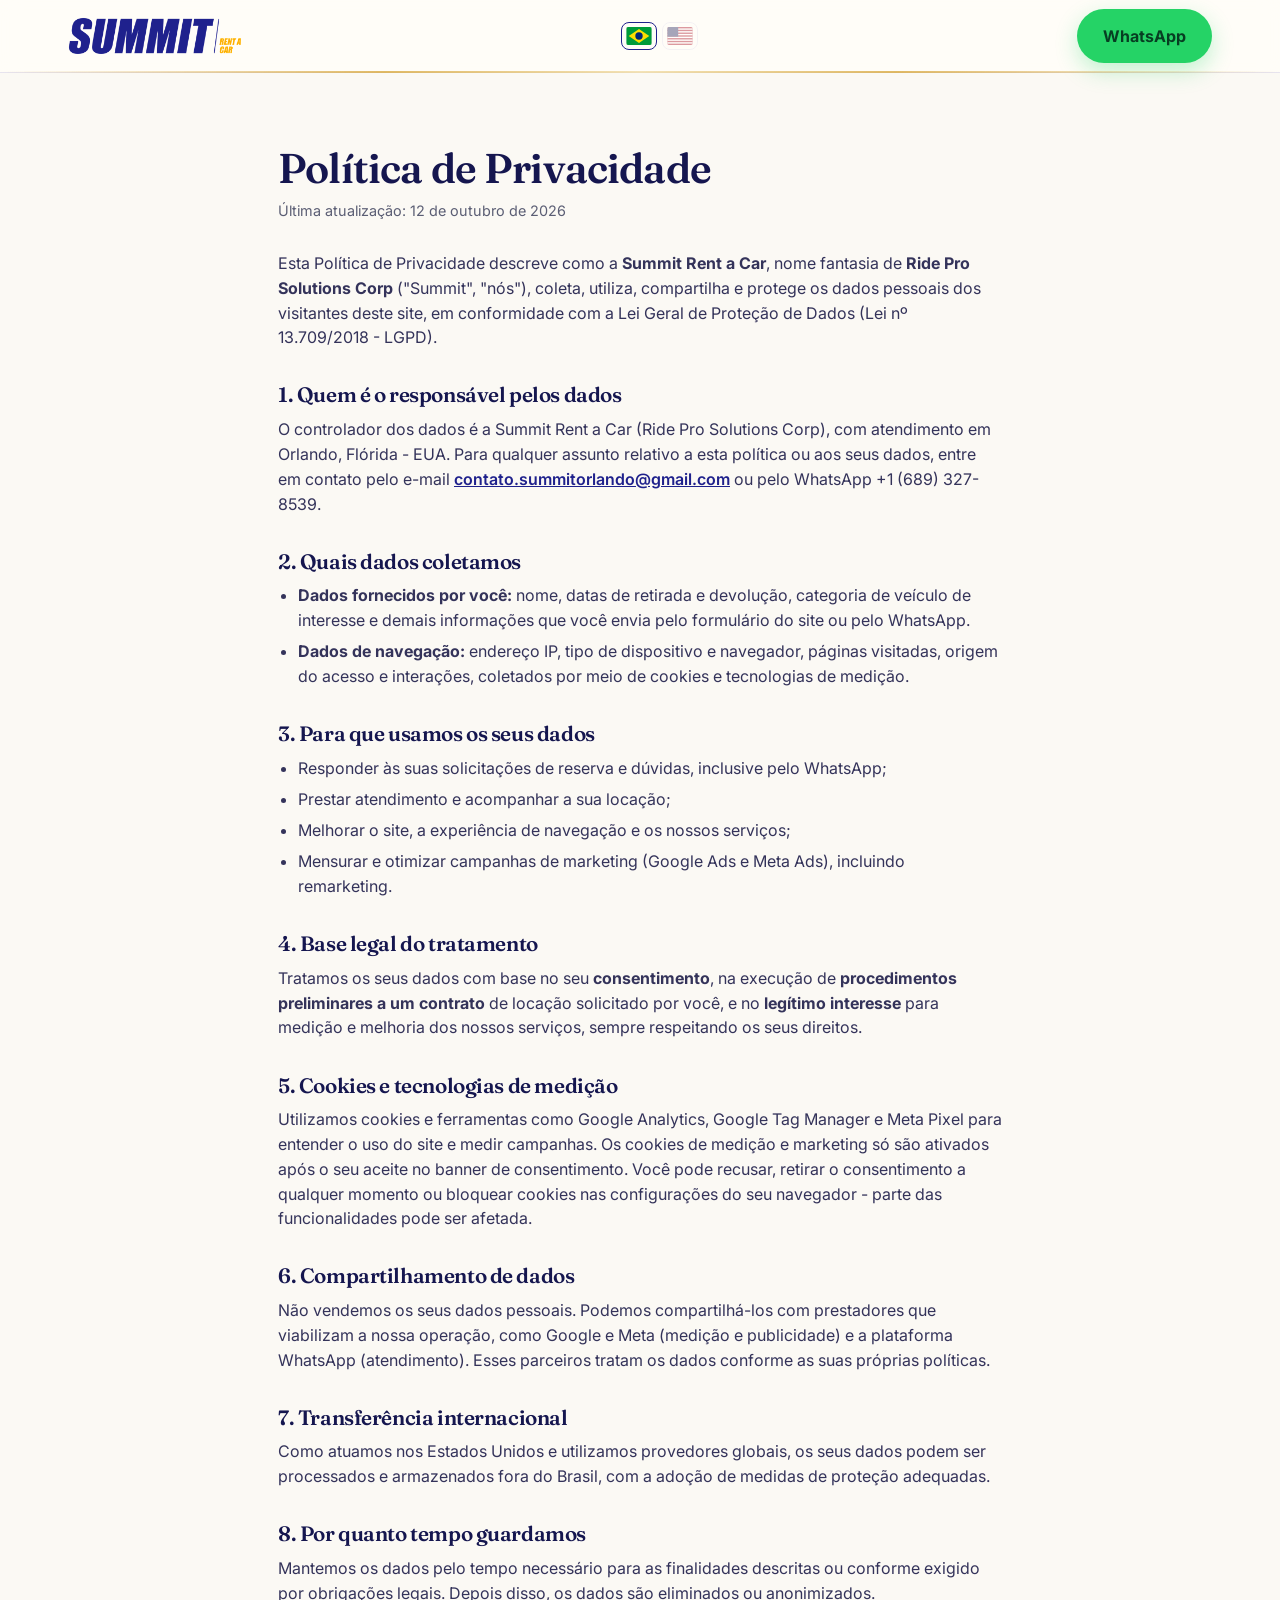
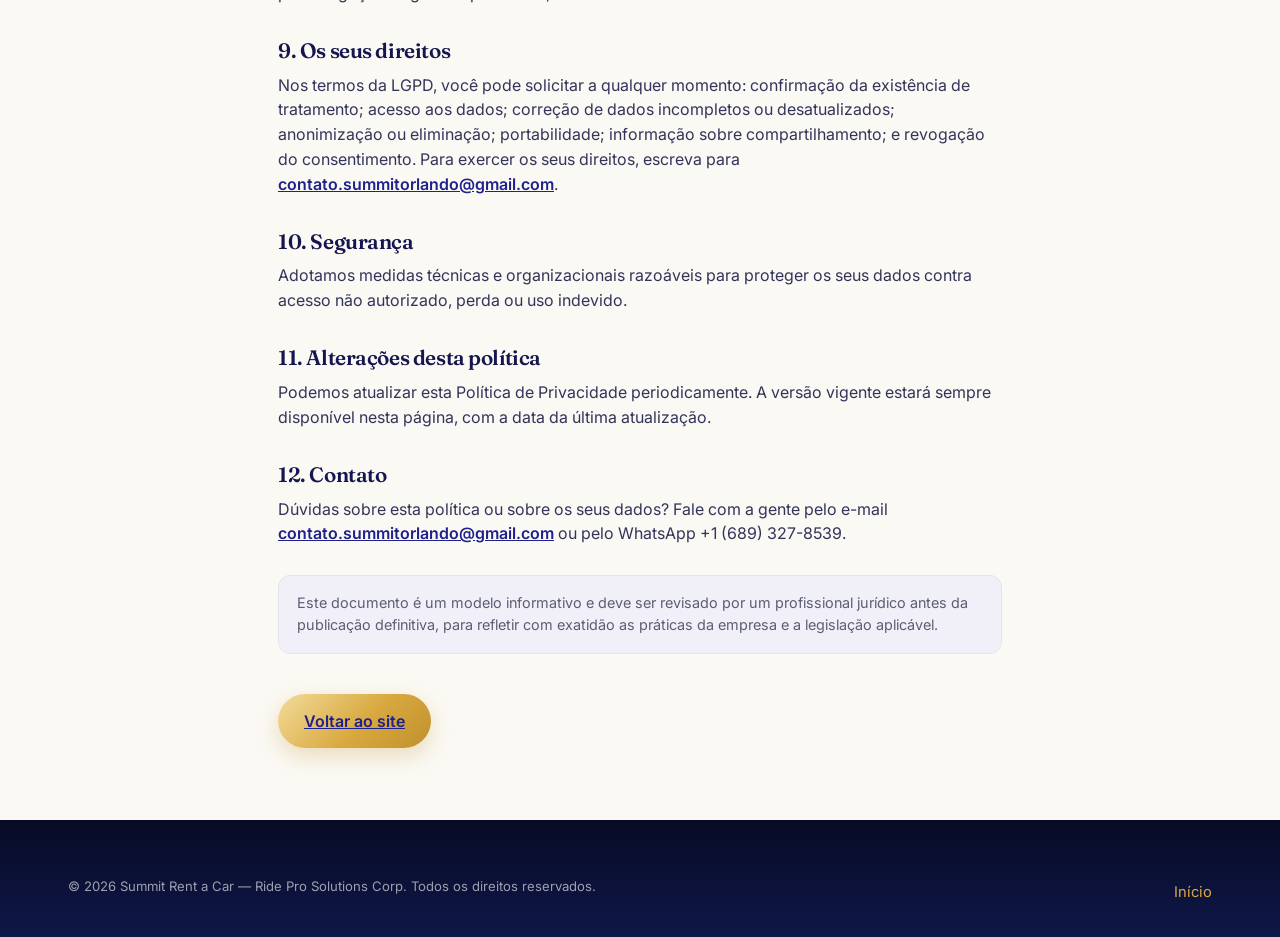
==== privacidade.html @ 11a35930 "Nova identidade: fotos reais dos parques, visual mais adulto e seção de dúvidas - Hero com foto da f" ====
<!DOCTYPE html>
<html lang="pt-BR">
<head>
<meta charset="UTF-8">
<meta name="viewport" content="width=device-width, initial-scale=1">
<title>Política de Privacidade | Summit Rent a Car</title>
<meta name="description" content="Política de Privacidade da Summit Rent a Car: como coletamos, usamos e protegemos os seus dados pessoais, de acordo com a LGPD.">
<meta name="robots" content="noindex, follow">
<meta name="theme-color" content="#1f218c">
<link rel="icon" href="assets/img/logo-summit.png">
<link rel="preconnect" href="https://fonts.googleapis.com">
<link rel="preconnect" href="https://fonts.gstatic.com" crossorigin>
<link rel="stylesheet" href="https://fonts.googleapis.com/css2?family=Fraunces:ital,opsz,wght@0,9..144,500;0,9..144,600;1,9..144,500;1,9..144,600&family=Inter:wght@400;500;600;700&display=swap">
<link rel="stylesheet" href="assets/css/styles.css?v=20261014e">
</head>
<body>

<header class="header">
  <div class="container header__row">
    <a class="header__logo" href="index.html" aria-label="Summit Rent a Car - início">
      <img src="assets/img/logo-summit.png" alt="Logo Summit Rent a Car" width="640" height="140">
    </a>
    <div class="lang" role="group" aria-label="Idioma / Language">
      <button type="button" class="lang__btn" data-lang="pt" aria-pressed="true" aria-label="Português">
        <svg viewBox="0 0 28 20" aria-hidden="true"><rect width="28" height="20" fill="#009b3a"/><path d="M14 2.2 25.4 10 14 17.8 2.6 10z" fill="#fedf00"/><circle cx="14" cy="10" r="4.1" fill="#002776"/></svg>
      </button>
      <button type="button" class="lang__btn" data-lang="en" aria-pressed="false" aria-label="English">
        <svg viewBox="0 0 28 20" aria-hidden="true"><rect width="28" height="20" fill="#b22234"/><g fill="#fff"><rect y="1.54" width="28" height="1.54"/><rect y="4.62" width="28" height="1.54"/><rect y="7.69" width="28" height="1.54"/><rect y="10.77" width="28" height="1.54"/><rect y="13.85" width="28" height="1.54"/><rect y="16.92" width="28" height="1.54"/></g><rect width="12" height="10.77" fill="#3c3b6e"/></svg>
      </button>
    </div>
    <a class="btn btn--wa header__cta" href="https://wa.me/message/4N75YRONU7H5L1" data-cta="header-wa" target="_blank" rel="noopener" data-i18n="btn_wa">
      WhatsApp
    </a>
  </div>
</header>

<main>
  <article class="container legal">
    <h1 data-i18n="priv_h1_title">Política de Privacidade</h1>
    <p class="legal__meta" data-i18n="priv_updated">Última atualização: 12 de outubro de 2026</p>

    <p data-i18n-html="priv_intro">Esta Política de Privacidade descreve como a <strong>Summit Rent a Car</strong>, nome fantasia de <strong>Ride Pro Solutions Corp</strong> ("Summit", "nós"), coleta, utiliza, compartilha e protege os dados pessoais dos visitantes deste site, em conformidade com a Lei Geral de Proteção de Dados (Lei nº 13.709/2018 - LGPD).</p>

    <h2 data-i18n="priv_s1_h">1. Quem é o responsável pelos dados</h2>
    <p data-i18n-html="priv_s1_b">O controlador dos dados é a Summit Rent a Car (Ride Pro Solutions Corp), com atendimento em Orlando, Flórida - EUA. Para qualquer assunto relativo a esta política ou aos seus dados, entre em contato pelo e-mail <a href="mailto:contato.summitorlando@gmail.com">contato.summitorlando@gmail.com</a> ou pelo WhatsApp +1 (689) 327-8539.</p>

    <h2 data-i18n="priv_s2_h">2. Quais dados coletamos</h2>
    <ul>
      <li data-i18n-html="priv_s2_li1"><strong>Dados fornecidos por você:</strong> nome, datas de retirada e devolução, categoria de veículo de interesse e demais informações que você envia pelo formulário do site ou pelo WhatsApp.</li>
      <li data-i18n-html="priv_s2_li2"><strong>Dados de navegação:</strong> endereço IP, tipo de dispositivo e navegador, páginas visitadas, origem do acesso e interações, coletados por meio de cookies e tecnologias de medição.</li>
    </ul>

    <h2 data-i18n="priv_s3_h">3. Para que usamos os seus dados</h2>
    <ul>
      <li data-i18n="priv_s3_li1">Responder às suas solicitações de reserva e dúvidas, inclusive pelo WhatsApp;</li>
      <li data-i18n="priv_s3_li2">Prestar atendimento e acompanhar a sua locação;</li>
      <li data-i18n="priv_s3_li3">Melhorar o site, a experiência de navegação e os nossos serviços;</li>
      <li data-i18n="priv_s3_li4">Mensurar e otimizar campanhas de marketing (Google Ads e Meta Ads), incluindo remarketing.</li>
    </ul>

    <h2 data-i18n="priv_s4_h">4. Base legal do tratamento</h2>
    <p data-i18n-html="priv_s4_b">Tratamos os seus dados com base no seu <strong>consentimento</strong>, na execução de <strong>procedimentos preliminares a um contrato</strong> de locação solicitado por você, e no <strong>legítimo interesse</strong> para medição e melhoria dos nossos serviços, sempre respeitando os seus direitos.</p>

    <h2 data-i18n="priv_s5_h">5. Cookies e tecnologias de medição</h2>
    <p data-i18n="priv_s5_b">Utilizamos cookies e ferramentas como Google Analytics, Google Tag Manager e Meta Pixel para entender o uso do site e medir campanhas. Os cookies de medição e marketing só são ativados após o seu aceite no banner de consentimento. Você pode recusar, retirar o consentimento a qualquer momento ou bloquear cookies nas configurações do seu navegador - parte das funcionalidades pode ser afetada.</p>

    <h2 data-i18n="priv_s6_h">6. Compartilhamento de dados</h2>
    <p data-i18n="priv_s6_b">Não vendemos os seus dados pessoais. Podemos compartilhá-los com prestadores que viabilizam a nossa operação, como Google e Meta (medição e publicidade) e a plataforma WhatsApp (atendimento). Esses parceiros tratam os dados conforme as suas próprias políticas.</p>

    <h2 data-i18n="priv_s7_h">7. Transferência internacional</h2>
    <p data-i18n="priv_s7_b">Como atuamos nos Estados Unidos e utilizamos provedores globais, os seus dados podem ser processados e armazenados fora do Brasil, com a adoção de medidas de proteção adequadas.</p>

    <h2 data-i18n="priv_s8_h">8. Por quanto tempo guardamos</h2>
    <p data-i18n="priv_s8_b">Mantemos os dados pelo tempo necessário para as finalidades descritas ou conforme exigido por obrigações legais. Depois disso, os dados são eliminados ou anonimizados.</p>

    <h2 data-i18n="priv_s9_h">9. Os seus direitos</h2>
    <p data-i18n-html="priv_s9_b">Nos termos da LGPD, você pode solicitar a qualquer momento: confirmação da existência de tratamento; acesso aos dados; correção de dados incompletos ou desatualizados; anonimização ou eliminação; portabilidade; informação sobre compartilhamento; e revogação do consentimento. Para exercer os seus direitos, escreva para <a href="mailto:contato.summitorlando@gmail.com">contato.summitorlando@gmail.com</a>.</p>

    <h2 data-i18n="priv_s10_h">10. Segurança</h2>
    <p data-i18n="priv_s10_b">Adotamos medidas técnicas e organizacionais razoáveis para proteger os seus dados contra acesso não autorizado, perda ou uso indevido.</p>

    <h2 data-i18n="priv_s11_h">11. Alterações desta política</h2>
    <p data-i18n="priv_s11_b">Podemos atualizar esta Política de Privacidade periodicamente. A versão vigente estará sempre disponível nesta página, com a data da última atualização.</p>

    <h2 data-i18n="priv_s12_h">12. Contato</h2>
    <p data-i18n-html="priv_s12_b">Dúvidas sobre esta política ou sobre os seus dados? Fale com a gente pelo e-mail <a href="mailto:contato.summitorlando@gmail.com">contato.summitorlando@gmail.com</a> ou pelo WhatsApp +1 (689) 327-8539.</p>

    <p class="legal__note" data-i18n="priv_note">Este documento é um modelo informativo e deve ser revisado por um profissional jurídico antes da publicação definitiva, para refletir com exatidão as práticas da empresa e a legislação aplicável.</p>

    <a class="btn btn--primary" href="index.html" data-i18n="priv_back">Voltar ao site</a>
  </article>
</main>

<footer class="footer">
  <div class="container">
    <div class="footer__bottom" style="border-top:0;padding-top:0">
      <span>© <span id="year"></span> <span data-i18n="foot_copy">Summit Rent a Car - Ride Pro Solutions Corp. Todos os direitos reservados.</span></span>
      <span><a href="index.html" style="color:var(--laranja)" data-i18n="priv_home">Início</a></span>
    </div>
  </div>
</footer>

<script src="assets/js/i18n.js?v=20261014e"></script>
<script src="assets/js/main.js?v=20261014e"></script>
</body>
</html>
---- assets/css/styles.css ----
:root{
  --azul:#1f218c;
  --azul-900:#15164f;
  --azul-700:#1b1d78;
  --noite:#070b26;
  --violeta:#2c3fa0;
  --rosa:#f1dca6;
  --laranja:#d9a940;
  --laranja-600:#c0912c;
  --ouro-claro:#f1dca6;
  --ouro-texto:#94701f;
  --tinta:#121733;
  --cinza:#5b5e74;
  --linha:#e7e4ef;
  --fundo:#fbf9f4;
  --fundo-alt:#f1f0f8;
  --branco:#ffffff;
  --verde-wa:#25d366;
  --radius:18px;
  --radius-sm:12px;
  --sombra:0 10px 30px rgba(15,23,71,.08);
  --sombra-lg:0 24px 60px rgba(7,11,38,.22);
  --brilho:0 0 0 1px rgba(217,169,64,.4),0 18px 44px rgba(15,23,71,.16);
  --grad-ouro:linear-gradient(135deg,#f3dc9a,#d9a940 55%,#c0912c);
  --grad-noite:linear-gradient(180deg,#070b26 0%,#0f1747 52%,#1c2675 100%);
  --grad-magia:linear-gradient(135deg,#15164f,#2c3fa0);
  --maxw:1180px;
  --font:"Inter",system-ui,-apple-system,"Segoe UI",Roboto,Arial,sans-serif;
  --font-display:"Fraunces",Georgia,"Times New Roman",serif;
}
*{box-sizing:border-box}
html{scroll-behavior:smooth;-webkit-text-size-adjust:100%}
body{margin:0;font-family:var(--font);color:var(--tinta);background:var(--fundo);line-height:1.55;font-size:17px;-webkit-font-smoothing:antialiased;overflow-x:hidden}
img{max-width:100%;height:auto;display:block}
a{color:inherit;text-decoration:none}
h1,h2,h3{line-height:1.12;margin:0 0 .4em;letter-spacing:-.02em;font-weight:800;overflow-wrap:break-word}
h1,h2{font-family:var(--font-display);font-weight:600;letter-spacing:-.02em}
h2{font-size:clamp(1.8rem,3.6vw,2.8rem);color:var(--azul-900)}
h3{font-size:1.2rem}
p{margin:0 0 1em}
.container{width:100%;max-width:var(--maxw);margin:0 auto;padding:0 clamp(18px,5vw,20px);padding-left:max(18px,env(safe-area-inset-left));padding-right:max(18px,env(safe-area-inset-right))}
.hero__grid>*,.about>*,.exp>*,.info>*,.footer__grid>*,.fleet>*,.extras>*,.ebooks>*,.feats>*,.reviews>*,.steps>*,.field-row>*{min-width:0}
.section{padding:clamp(56px,8vw,96px) 0}
.section--alt{background:var(--fundo-alt)}
.eyebrow{display:inline-block;font-weight:700;font-size:.8rem;letter-spacing:.16em;text-transform:uppercase;color:var(--ouro-texto);margin-bottom:.7em}
.eyebrow::before,.eyebrow::after{content:"✦";color:var(--laranja);font-size:.9em;letter-spacing:0}
.eyebrow::before,.eyebrow::after{display:inline-block;color:var(--laranja)}

.eyebrow::before{margin-right:.7em}
.eyebrow::after{margin-left:.55em}
.section__head{max-width:720px;margin:0 auto clamp(32px,5vw,56px);text-align:center}
.section__head p{color:var(--cinza);font-size:1.05rem;margin:0}
.center{text-align:center}
.btn{position:relative;overflow:hidden;display:inline-flex;align-items:center;justify-content:center;gap:.55em;font-weight:700;font-size:1rem;padding:15px 26px;border-radius:999px;border:0;cursor:pointer;transition:transform .15s ease,box-shadow .15s ease,background .15s ease;white-space:nowrap}
.btn::after{content:"";position:absolute;top:0;bottom:0;left:-60%;width:40%;background:linear-gradient(100deg,transparent,rgba(255,255,255,.55),transparent);transform:skewX(-20deg);opacity:0;pointer-events:none}
.btn:hover::after{opacity:1;left:130%;transition:left .7s ease}
.btn:active{transform:translateY(1px)}
.btn--wa{background:var(--verde-wa);color:#073e22;box-shadow:0 8px 22px rgba(37,211,102,.28)}
.btn--wa:hover{box-shadow:0 12px 28px rgba(37,211,102,.42);transform:translateY(-2px)}
.btn--primary{background:var(--grad-ouro);color:#1d1503;box-shadow:0 8px 22px rgba(192,145,44,.28)}
.btn--primary:hover{box-shadow:0 12px 30px rgba(192,145,44,.42);transform:translateY(-2px)}
.btn--ghost{background:rgba(255,255,255,.06);color:var(--branco);border:1.5px solid rgba(255,255,255,.5)}
.btn--ghost:hover{background:rgba(255,255,255,.16)}
.btn--block{width:100%}
.btn--lg{padding:17px 32px;font-size:1.08rem}
.btn svg{width:20px;height:20px;flex:0 0 auto}
.header{position:sticky;top:0;z-index:50;background:rgba(255,253,248,.92);backdrop-filter:blur(10px);border-bottom:1px solid var(--linha)}
.header::after{content:"";position:absolute;left:0;right:0;bottom:-1px;height:2px;background:linear-gradient(90deg,transparent,var(--laranja) 30%,var(--ouro-claro) 50%,var(--laranja) 70%,transparent);opacity:.8}
.header__row{display:flex;align-items:center;justify-content:space-between;gap:16px;height:72px}
.header__logo img{height:38px;width:auto}
.nav{display:flex;align-items:center;gap:28px}
.nav a{font-weight:600;font-size:.95rem;color:var(--tinta)}
.nav a:hover{color:var(--laranja-600)}
.nav .btn--wa{display:none}
.header__cta{display:inline-flex}
.header__ig{display:inline-flex;align-items:center;justify-content:center;flex:0 0 auto;line-height:0;transition:transform .15s ease,opacity .15s ease}
.header__ig:hover{transform:translateY(-1px) scale(1.06);opacity:.9}
.header__ig img{width:34px;height:34px;display:block}
.lang{display:inline-flex;gap:5px;align-items:center;flex:0 0 auto}
.lang__btn{display:inline-flex;padding:4px;border:1.5px solid var(--linha);background:transparent;border-radius:8px;cursor:pointer;line-height:0;opacity:.45;transition:opacity .15s ease,border-color .15s ease}
.lang__btn:hover{opacity:.8}
.lang__btn[aria-pressed="true"]{opacity:1;border-color:var(--azul)}
.lang__btn svg{width:26px;height:18px;border-radius:2px;display:block}
.nav-toggle{display:none;background:none;border:0;cursor:pointer;padding:6px}
.nav-toggle span{display:block;width:24px;height:2px;background:var(--tinta);margin:5px 0;transition:.2s}
[data-sky]{position:relative}
[data-sky]>.container{position:relative;z-index:1}
.sky{position:absolute;inset:0;width:100%;height:100%;pointer-events:none;z-index:0}
.hero{position:relative;color:var(--branco);background:linear-gradient(120deg,#070b26 0%,#0f1747 45%,#1c2675 100%);overflow:hidden}
.hero .sky{z-index:1;-webkit-mask-image:linear-gradient(90deg,#000 30%,transparent 58%);mask-image:linear-gradient(90deg,#000 30%,transparent 58%)}
.hero__photo{position:absolute;top:0;right:0;bottom:0;width:72%;z-index:0;pointer-events:none;background:url("../img/hero-familia.jpg") 38% 30%/cover no-repeat;-webkit-mask-image:linear-gradient(90deg,transparent 0,#000 38%);mask-image:linear-gradient(90deg,transparent 0,#000 38%)}
.hero::before{content:"";position:absolute;z-index:1;left:0;right:0;bottom:0;height:220px;background:linear-gradient(180deg,transparent,rgba(7,11,38,.55) 60%,rgba(7,11,38,.8));pointer-events:none}
.hero::after{content:"";position:absolute;left:-8%;top:-30%;width:640px;height:640px;background:radial-gradient(circle,rgba(217,169,64,.16),transparent 62%);pointer-events:none}
.hero__grid{display:grid;grid-template-columns:minmax(0,600px);padding-block:clamp(64px,9vw,120px) clamp(150px,14vw,190px);position:relative;z-index:2}
.hero__badge{display:inline-flex;align-items:center;gap:8px;background:rgba(7,11,38,.35);border:1px solid rgba(241,220,166,.45);padding:7px 14px;border-radius:999px;font-size:.84rem;font-weight:600;margin-bottom:22px;backdrop-filter:blur(6px)}
.hero__badge .stars{color:var(--laranja)}
.hero h1{font-size:clamp(2.2rem,6vw,4rem);line-height:1.06;margin-bottom:.4em;text-shadow:0 2px 24px rgba(7,11,38,.7)}
.hero h1 .hl{font-style:italic;font-weight:500;background:linear-gradient(90deg,#f3dc9a,#d9a940 30%,#fff6d8 50%,#d9a940 70%,#f3dc9a);background-size:200% auto;-webkit-background-clip:text;background-clip:text;color:transparent;-webkit-text-fill-color:transparent;animation:brilho 6s linear infinite;padding-right:.08em}
.hero__sub{font-size:1.12rem;color:rgba(255,255,255,.9);max-width:30em;margin-bottom:28px;text-shadow:0 1px 14px rgba(7,11,38,.8)}
.hero__sub strong{color:var(--ouro-claro)}
.hero__cta{display:flex;flex-wrap:wrap;gap:14px;margin-bottom:26px}
.hero__trust{display:flex;flex-wrap:wrap;gap:18px 26px;font-size:.92rem;color:rgba(255,255,255,.92)}
.hero__trust span{display:inline-flex;align-items:center;gap:8px}
.hero__trust svg{width:18px;height:18px;color:var(--laranja)}
.booking{position:relative;z-index:3;margin-top:clamp(-120px,-11vw,-96px)}
.lead-card{background:var(--branco);color:var(--tinta);border-radius:var(--radius);box-shadow:var(--sombra-lg),0 0 0 1px rgba(217,169,64,.4);padding:28px 30px 22px;position:relative;z-index:2}
.booking__head{display:flex;align-items:baseline;justify-content:space-between;gap:6px 24px;flex-wrap:wrap;margin-bottom:18px;padding-right:1.6em}
.booking__head .lead-card__sub{margin:0}
.booking__fields{display:grid;grid-template-columns:1.2fr 1fr 1fr 1.3fr auto;gap:14px;align-items:end}
.booking__fields>*{min-width:0}
.booking__fields .field{margin:0}
.booking__fields .btn{height:50px}
.booking__foot{display:flex;align-items:center;justify-content:space-between;gap:8px 24px;flex-wrap:wrap;margin-top:16px}
.booking__foot .field-check{margin:0}
.booking__foot .lead-card__note{margin:0}
.lead-card::before{content:"";position:absolute;left:22px;right:22px;top:0;height:4px;border-radius:0 0 6px 6px;background:var(--grad-ouro)}
.lead-card::after{content:"✦";position:absolute;right:24px;top:20px;color:var(--laranja);font-size:1.3rem;line-height:1}
.lead-card h3{font-family:var(--font-display);font-weight:600;font-size:1.45rem;color:var(--azul-900);margin-bottom:.2em;padding-right:1.4em}
.lead-card .lead-card__sub{color:var(--cinza);font-size:.92rem;margin-bottom:18px}
.field{margin-bottom:14px}
.field label{display:block;font-size:.82rem;font-weight:600;margin-bottom:6px;color:var(--tinta)}
.field input,.field select{width:100%;min-width:0;height:50px;padding:0 14px;border:1.5px solid var(--linha);border-radius:var(--radius-sm);font-size:1rem;font-family:inherit;color:var(--tinta);background:var(--branco);transition:border .15s ease,box-shadow .15s ease}
.field input:focus,.field select:focus{outline:none;border-color:var(--laranja);box-shadow:0 0 0 3px rgba(217,169,64,.2)}
.field-row{display:grid;grid-template-columns:1fr 1fr;gap:12px}
.lead-card__note{font-size:.78rem;color:var(--cinza);text-align:center;margin:12px 0 0}
.strip{color:var(--azul-900);padding:30px 0 0;position:relative;z-index:1}
.strip__row{display:flex;flex-wrap:wrap;justify-content:center;gap:12px 32px;text-align:center}
.strip__item{display:inline-flex;align-items:center;gap:9px;font-weight:600;font-size:.93rem}
.strip__item svg{width:16px;height:16px;color:var(--laranja)}
.feats{display:grid;grid-template-columns:repeat(3,1fr);gap:20px}
.feat{background:var(--branco);border:1px solid var(--linha);border-radius:var(--radius);padding:28px 26px;transition:transform .2s ease,box-shadow .2s ease}
.feat:hover{transform:translateY(-5px);box-shadow:var(--brilho)}
.feat__ico{width:56px;height:56px;border-radius:50%;display:grid;place-items:center;background:var(--grad-magia);color:var(--ouro-claro);margin-bottom:16px;box-shadow:0 8px 20px rgba(15,23,71,.22),inset 0 0 0 1.5px rgba(241,220,166,.6)}
.feat__ico svg{width:26px;height:26px}
.feat h3{margin-bottom:.3em;color:var(--azul-900)}
.feat p{color:var(--cinza);font-size:.96rem;margin:0}
.section--night{background:var(--grad-noite);color:#fff;overflow:hidden;padding-block:clamp(84px,11vw,140px)}
.section--night::before,.section--night::after{content:"";position:absolute;left:0;right:0;height:clamp(34px,5vw,70px);background:url("data:image/svg+xml,%3Csvg xmlns='http://www.w3.org/2000/svg' viewBox='0 0 1440 80' preserveAspectRatio='none'%3E%3Cpath fill='%23f1f0f8' d='M0 0h1440v34c-120 38-240 46-360 18s-240-40-360-10-240 48-360 28S120 22 0 52z'/%3E%3C/svg%3E") center/100% 100% no-repeat;z-index:1;pointer-events:none}
.section--night::before{top:-1px;background-image:url("data:image/svg+xml,%3Csvg xmlns='http://www.w3.org/2000/svg' viewBox='0 0 1440 80' preserveAspectRatio='none'%3E%3Cpath fill='%23fbf9f4' d='M0 0h1440v34c-120 38-240 46-360 18s-240-40-360-10-240 48-360 28S120 22 0 52z'/%3E%3C/svg%3E")}
.section--night::after{bottom:-1px;transform:rotate(180deg)}
.section--night h2{color:#fff}
.section--night .eyebrow{color:var(--ouro-claro)}
.section--night .section__head p{color:rgba(255,255,255,.82)}
.steps{list-style:none;padding:0;margin:0;display:grid;grid-template-columns:repeat(4,1fr);gap:20px;counter-reset:step}
.step{position:relative;background:rgba(255,255,255,.08);border:1px solid rgba(255,255,255,.18);border-radius:var(--radius);padding:30px 24px 26px;overflow:hidden;backdrop-filter:blur(6px);transition:transform .2s ease,border-color .2s ease,background .2s ease}
.step:hover{transform:translateY(-5px);border-color:rgba(241,220,166,.55);background:rgba(255,255,255,.11)}
.step::after{content:"";position:absolute;left:0;top:0;width:100%;height:3px;background:var(--grad-ouro)}
.step__num{display:grid;place-items:center;width:54px;height:54px;border-radius:50%;background:var(--grad-ouro);color:var(--azul-900);font-family:var(--font-display);font-size:1.5rem;font-weight:600;margin-bottom:16px;box-shadow:0 0 0 5px rgba(217,169,64,.16),0 0 22px rgba(217,169,64,.35)}
.step h3{margin-bottom:.35em;color:#fff}
.step p{color:rgba(255,255,255,.8);font-size:.96rem;margin:0}
.fleet{display:grid;grid-template-columns:repeat(3,1fr);gap:24px}
.car{background:var(--branco);border:1px solid var(--linha);border-radius:var(--radius);overflow:hidden;display:flex;flex-direction:column;transition:transform .2s ease,box-shadow .2s ease}
.car:hover{transform:translateY(-6px);box-shadow:var(--brilho),var(--sombra-lg)}
.car__media{position:relative;aspect-ratio:16/10;background:var(--fundo-alt);overflow:hidden}
.car__media img{width:100%;height:100%;object-fit:cover;transition:transform .5s ease}
.car:hover .car__media img{transform:scale(1.05)}
.car__tag{position:absolute;z-index:1;top:12px;left:12px;background:var(--grad-ouro);color:#1d1503;font-size:.72rem;font-weight:800;letter-spacing:.04em;text-transform:uppercase;padding:6px 12px;border-radius:999px;box-shadow:0 6px 16px rgba(11,10,46,.28)}
.car__tag::before{content:"✦ "}
.car__body{padding:20px;display:flex;flex-direction:column;gap:12px;flex:1}
.car h3{margin:0;font-family:var(--font-display);font-weight:600;font-size:1.45rem;color:var(--azul-900)}
.car__meta{display:flex;gap:14px;color:var(--cinza);font-size:.86rem;flex-wrap:wrap}
.car__meta span{display:inline-flex;align-items:center;gap:6px}
.car__meta svg{width:16px;height:16px;color:var(--laranja-600)}
.car__desc{color:var(--cinza);font-size:.94rem;margin:0}
.car__price{margin-top:auto;display:flex;align-items:baseline;gap:6px;flex-wrap:wrap}
.car__price b{font-family:var(--font-display);font-size:1.9rem;color:var(--azul-900);font-weight:600}
.car__price small{color:var(--cinza);font-size:.82rem}
.car__price .from{font-size:.74rem;text-transform:uppercase;letter-spacing:.08em;color:var(--cinza);width:100%}
.extras{display:grid;grid-template-columns:repeat(4,1fr);gap:20px}
.extra{background:var(--branco);border:1px solid var(--linha);border-radius:var(--radius);padding:26px 22px 22px;display:flex;flex-direction:column;transition:transform .2s ease,box-shadow .2s ease}
.extra:hover{transform:translateY(-5px);box-shadow:var(--brilho)}
.extra h3{margin-bottom:.3em;color:var(--azul-900)}
.extra p{color:var(--cinza);font-size:.95rem;margin:0 0 14px}
.extra__price{margin-top:auto;font-family:var(--font-display);font-style:italic;font-weight:600;font-size:1.3rem;color:var(--laranja-600);margin-bottom:14px}
.ebooks{display:grid;grid-template-columns:repeat(5,1fr);gap:18px}
.ebook{background:var(--branco);border:1px solid var(--linha);border-radius:var(--radius);padding:22px 18px 18px;display:flex;flex-direction:column;gap:10px;box-shadow:var(--sombra);transition:transform .2s ease,box-shadow .2s ease}
.ebook:hover{transform:translateY(-6px);box-shadow:var(--brilho),var(--sombra-lg)}
.ebook__cover{position:relative;aspect-ratio:3/4;width:100%;max-width:170px;margin:0 auto 12px;display:flex;flex-direction:column;justify-content:flex-end;gap:8px;padding:18px 16px 20px 24px;color:#fff;border-radius:5px 14px 14px 5px;background:linear-gradient(90deg,rgba(0,0,0,.35) 0,rgba(255,255,255,.14) 10px,transparent 17px),radial-gradient(circle at 78% 18%,rgba(255,224,138,.8) 0,transparent 3px),radial-gradient(circle at 34% 30%,rgba(255,255,255,.75) 0,transparent 2px),radial-gradient(circle at 62% 46%,rgba(255,255,255,.55) 0,transparent 2px),radial-gradient(circle at 90% 85%,rgba(217,169,64,.28),transparent 46%),linear-gradient(180deg,#070b26,var(--cv,#1c2675));box-shadow:var(--sombra-lg),0 0 0 1px rgba(241,220,166,.35)}

.ebook__cover--2{--cv:#17473f}
.ebook__cover--3{--cv:#5a2236}
.ebook__cover--4{--cv:#2b4c78}
.ebook__cover--5{--cv:#46306e}
.ebook__brand{font-size:.6rem;font-weight:800;letter-spacing:.18em;text-transform:uppercase;color:var(--ouro-claro)}
.ebook__title{font-family:var(--font-display);font-weight:600;font-size:1.15rem;line-height:1.12}
.ebook__star{position:absolute;right:14px;top:12px;font-size:1.2rem;line-height:1;color:var(--laranja)}
.ebook h3{font-family:var(--font-display);font-weight:600;font-size:1.12rem;color:var(--azul-900);margin:0}
.ebook p{color:var(--cinza);font-size:.95rem;margin:0 0 8px}
.ebook .btn{margin-top:auto}
.ebook-picks{border:0;padding:0;margin:0 0 16px;min-width:0}
.ebook-picks legend{padding:0;font-size:.82rem;font-weight:600;margin-bottom:6px}
.ebook-picks>div{display:grid;gap:8px;padding:12px 14px;background:var(--fundo-alt);border-radius:var(--radius-sm)}
.ebook-picks label{display:flex;gap:10px;align-items:center;font-size:.9rem;font-weight:600;cursor:pointer}
.ebook-picks input{width:18px;height:18px;flex:0 0 auto;accent-color:var(--azul-900)}
.ebook-picks__err{color:#c0262d;font-size:.82rem;font-weight:600;margin:8px 0 0}
.ebook-picks__err[hidden]{display:none}
#ebookSendErr{margin:0 0 12px}
.btn:disabled{opacity:.65;cursor:wait}
.modal{border:0;padding:0;width:calc(100% - 32px);max-width:460px;max-height:calc(100% - 32px);overflow:auto;border-radius:var(--radius);background:var(--branco);color:var(--tinta);box-shadow:var(--sombra-lg),0 0 0 1px rgba(217,169,64,.45)}
.modal::backdrop{background:rgba(7,11,38,.68);backdrop-filter:blur(3px)}
.modal__box{position:relative;padding:30px 26px 26px}
.modal__box::before{content:"";position:absolute;left:22px;right:22px;top:0;height:4px;border-radius:0 0 6px 6px;background:var(--grad-ouro)}
.modal__box h3{font-family:var(--font-display);font-weight:600;font-size:1.45rem;color:var(--azul-900);margin-bottom:.2em;padding-right:1.6em}
.modal__close{position:absolute;right:14px;top:14px;width:36px;height:36px;border:0;border-radius:50%;background:var(--fundo-alt);color:var(--azul-900);font-size:1.5rem;line-height:1;cursor:pointer}
.modal__close:hover{background:var(--linha)}
.modal__ok{text-align:center;padding:14px 0 4px}
.modal__ok[hidden],#ebookForm[hidden]{display:none}
.modal__ok h3{padding:0}
.modal__ok p{color:var(--cinza);margin-bottom:22px}
.modal__ok-star{display:block;font-size:2.4rem;line-height:1;color:var(--laranja);margin-bottom:10px}
.fleet__note{text-align:center;color:var(--cinza);font-size:.9rem;margin-top:26px}
.about{display:grid;grid-template-columns:1fr 1fr;gap:clamp(32px,5vw,64px);align-items:center}
.about__media{position:relative;width:100%;max-width:500px;margin:0 auto 16px;padding:0 18px}
.about__photo{width:100%;height:auto;aspect-ratio:4/5;object-fit:cover;object-position:50% 62%;border-radius:20px;border:6px solid #fff;box-shadow:var(--sombra-lg)}
.about__media::after{content:"✦";position:absolute;right:4px;top:-22px;font-size:1.8rem;line-height:1;color:var(--laranja);pointer-events:none}
.about__stat{position:absolute;display:flex;flex-direction:column;gap:2px;max-width:215px;background:var(--branco);border:1px solid rgba(217,169,64,.45);border-radius:18px;padding:14px 20px 16px;box-shadow:var(--sombra-lg)}
.about__stat::before{content:"";position:absolute;left:18px;right:18px;top:0;height:4px;border-radius:0 0 6px 6px;background:var(--grad-ouro)}
.about__stat--a{left:-22px;top:56px}
.about__stat--b{right:-26px;bottom:-22px;background:var(--azul-900)}
.about__stat.about__stat--b .big{color:var(--ouro-claro)}
.about__stat.about__stat--b .lbl{color:rgba(255,255,255,.82)}
.about__stat .big{font-family:var(--font-display);font-weight:600;font-size:clamp(2rem,4vw,2.6rem);line-height:1.05;color:var(--azul)}
.about__stat .lbl{font-size:.88rem;font-weight:600;line-height:1.3;color:var(--cinza)}
.about__text p{color:#34335a}
.about__text .lead{font-size:1.15rem;color:var(--tinta);font-weight:600}
.about__sign{display:inline;font-family:var(--font-display);font-style:italic;font-size:1.35rem;font-weight:500;color:var(--azul-900);background:linear-gradient(transparent 66%,rgba(217,169,64,.28) 0);-webkit-box-decoration-break:clone;box-decoration-break:clone;padding:0 .15em}
.about__sign::before{content:"✦ ";font-style:normal;color:var(--laranja)}
.about__text .btn{display:flex;width:fit-content;margin-top:24px}
.exp{display:grid;grid-template-columns:1fr 1fr;gap:clamp(32px,5vw,60px);align-items:center}
.exp__media{position:relative;display:grid;grid-template-columns:1fr 1fr;gap:14px;padding:6px}
.exp__media::after{content:"✦";position:absolute;right:-2px;top:-20px;font-size:1.8rem;line-height:1;color:var(--laranja);pointer-events:none}
.exp__media img{width:100%;height:100%;object-fit:cover;border-radius:16px;border:5px solid #fff;box-shadow:var(--sombra-lg);transition:transform .35s ease}
.exp__media .wide{grid-column:1 / -1;aspect-ratio:16/10}
.exp__media .tall{aspect-ratio:4/5;object-position:60% 40%}

.exp__media img:hover{transform:scale(1.02)}
.exp__text p{color:#34335a}
.exp__list{list-style:none;padding:0;margin:0 0 24px}
.exp__list li{display:flex;gap:11px;align-items:flex-start;padding:8px 0;font-weight:600}
.exp__list li svg{width:20px;height:20px;color:var(--laranja-600);flex:0 0 auto;margin-top:3px}
.moments{overflow-x:auto;padding:8px 0 clamp(48px,7vw,84px);background:var(--fundo);scrollbar-width:none}
.moments::-webkit-scrollbar{display:none}
.moments__track{display:flex;align-items:center;width:max-content;padding-block:18px}
.moments__track img{height:clamp(200px,24vw,290px);width:auto;max-width:none;margin-right:18px;border-radius:16px;border:5px solid #fff;box-shadow:var(--sombra-lg)}

.moments.is-loop{overflow:hidden}
.moments.is-loop .moments__track{animation:desfile 70s linear infinite}
.moments.is-loop:hover .moments__track{animation-play-state:paused}
.reviews{display:grid;grid-template-columns:repeat(3,1fr);gap:22px}
.review{position:relative;background:var(--branco);border:1px solid var(--linha);border-radius:var(--radius);padding:26px 24px 24px;box-shadow:var(--sombra);transition:transform .2s ease,box-shadow .2s ease}
.review:hover{transform:translateY(-4px);box-shadow:var(--brilho)}
.review::before{content:"\201D";position:absolute;right:20px;top:2px;font-family:var(--font-display);font-size:5rem;line-height:1;color:rgba(217,169,64,.3);pointer-events:none}
.review .stars{color:var(--laranja);letter-spacing:2px;margin-bottom:10px;font-size:1.05rem}
.review p{font-size:.98rem;color:#34335a}
.review__who{display:flex;align-items:center;gap:12px;margin-top:16px}
.review__ava{width:44px;height:44px;border-radius:50%;background:var(--grad-magia);color:var(--ouro-claro);display:grid;place-items:center;font-weight:700;box-shadow:inset 0 0 0 1.5px rgba(241,220,166,.6)}
.review__who b{display:block;font-size:.92rem}
.review__who span{font-size:.8rem;color:var(--cinza)}
.review__who .review__ava{font-size:1rem;color:#fff}
.rating-head{display:inline-flex;align-items:center;gap:14px;background:var(--branco);border:1px solid rgba(217,169,64,.45);border-radius:999px;padding:10px 22px;box-shadow:var(--sombra);margin-top:6px}
.rating-head b{font-family:var(--font-display);font-weight:600;font-size:1.7rem;color:var(--azul-900)}
.rating-head .stars{color:var(--laranja);letter-spacing:2px}
.info{display:grid;grid-template-columns:1fr 1fr;gap:24px}
.info__card{position:relative;background:var(--branco);border:1px solid var(--linha);border-radius:var(--radius);padding:32px 30px 30px;box-shadow:var(--sombra);overflow:hidden}
.info__card::before{content:"";position:absolute;left:0;right:0;top:0;height:4px;background:var(--grad-ouro)}
.info__card h3{display:flex;align-items:center;gap:10px;color:var(--azul-900)}
.info__card h3 svg{width:24px;height:24px;color:var(--laranja)}
.ck{list-style:none;padding:0;margin:14px 0 0}
.ck li{display:flex;gap:11px;padding:9px 0;border-bottom:1px dashed var(--linha);font-size:.98rem}
.ck li:last-child{border-bottom:0}
.ck li svg{width:20px;height:20px;color:var(--laranja-600);flex:0 0 auto;margin-top:2px}
.pay{display:flex;flex-wrap:wrap;gap:10px;margin-top:14px}
.pay span{border:1.5px solid rgba(217,169,64,.4);background:var(--fundo-alt);color:var(--azul-900);border-radius:999px;padding:8px 16px;font-weight:600;font-size:.9rem}
.cta{background:linear-gradient(180deg,rgba(7,11,38,.55),rgba(7,11,38,.88)),url("../img/parque-castelo-fogos.jpg") center 30%/cover no-repeat,var(--noite);color:#fff;text-align:center;border-radius:clamp(22px,3vw,32px);padding:clamp(72px,10vw,128px) 24px;box-shadow:var(--sombra-lg),0 0 0 1px rgba(217,169,64,.45);position:relative;overflow:hidden}
.cta::before{content:"";position:absolute;inset:0;background:radial-gradient(ellipse 55% 50% at 50% 50%,rgba(7,11,38,.55),transparent 75%);pointer-events:none}
.cta h2{color:#fff;position:relative;z-index:1;text-shadow:0 2px 22px rgba(11,10,46,.8)}
.cta p{color:rgba(255,255,255,.92);max-width:34em;margin:0 auto 26px;position:relative;z-index:1;text-shadow:0 1px 12px rgba(11,10,46,.8)}
.cta .btn{position:relative;z-index:1}
.footer{background:linear-gradient(180deg,#070b26,#0f1747);color:rgba(255,255,255,.78);padding:56px 0 28px;overflow:hidden}
.footer__grid{display:grid;grid-template-columns:1.4fr 1fr 1fr;gap:36px;margin-bottom:36px}
.footer__logo{height:40px;margin-bottom:16px}
.footer p{font-size:.92rem;line-height:1.6}
.footer h4{color:var(--ouro-claro);font-size:.95rem;margin:0 0 14px;letter-spacing:.02em}
.footer a{display:block;padding:5px 0;font-size:.92rem;color:rgba(255,255,255,.78)}
.footer a:hover{color:var(--laranja)}
.footer__contact span{display:flex;gap:10px;align-items:flex-start;padding:5px 0;font-size:.92rem}
.footer__contact svg{width:18px;height:18px;color:var(--laranja);flex:0 0 auto;margin-top:3px}
.footer__social{display:flex;gap:12px;margin-top:14px}
.footer__social a{width:40px;height:40px;border-radius:50%;background:rgba(255,255,255,.1);display:grid;place-items:center;padding:0}
.footer__social a:hover{background:var(--laranja);color:#1d1503}
.footer__social svg{width:20px;height:20px}
.footer__bottom{border-top:1px solid rgba(255,255,255,.14);padding-top:22px;display:flex;flex-wrap:wrap;justify-content:space-between;gap:10px;font-size:.82rem;color:rgba(255,255,255,.6)}
.wa-float{position:fixed;right:18px;bottom:18px;z-index:60;display:inline-flex;align-items:center;gap:10px;background:var(--verde-wa);color:#073e22;font-weight:700;padding:14px 18px;border-radius:999px;box-shadow:0 12px 30px rgba(37,211,102,.45);transition:transform .15s ease}
.wa-float:hover{transform:scale(1.05)}
.wa-float svg{width:26px;height:26px}
.wa-float .wa-float__txt{font-size:.95rem}
.consent{position:fixed;left:16px;right:16px;bottom:16px;z-index:70;max-width:560px;margin:0 auto;background:var(--branco);border:1px solid var(--linha);border-radius:var(--radius);box-shadow:var(--sombra-lg);padding:20px 22px}
.consent[hidden]{display:none}
.consent p{font-size:.9rem;color:var(--cinza);margin:0 0 14px}
.consent a{color:var(--azul);font-weight:600;text-decoration:underline}
.consent__actions{display:flex;gap:10px;flex-wrap:wrap}
.consent__actions .btn{flex:1 1 auto}
.consent-open .wa-float{display:none}
.field-check{display:flex;gap:10px;align-items:flex-start;margin:4px 0 16px}
.field-check input{width:18px;height:18px;margin-top:2px;flex:0 0 auto;accent-color:var(--azul-900)}
.field-check label{font-size:.82rem;color:var(--cinza);line-height:1.4}
.field-check a{color:var(--azul);font-weight:600;text-decoration:underline}
.legal{max-width:760px;margin:0 auto;padding-block:clamp(40px,6vw,72px)}
.legal h1{font-size:clamp(1.8rem,4vw,2.6rem);margin-bottom:.2em;color:var(--azul-900)}
.legal .legal__meta{color:var(--cinza);font-size:.9rem;margin-bottom:2em}
.legal h2{font-size:1.3rem;margin:1.6em 0 .5em}
.legal p,.legal li{color:#34335a;font-size:1rem}
.legal ul{padding-left:1.2em;margin:0 0 1em}
.legal li{margin-bottom:.4em}
.legal a{color:var(--azul);font-weight:600;text-decoration:underline}
.legal .legal__note{background:var(--fundo-alt);border:1px solid var(--linha);border-radius:var(--radius-sm);padding:16px 18px;font-size:.9rem;color:var(--cinza);margin-top:2em}
.legal .btn{margin-top:1.6em}
.reveal{opacity:0;transform:translateY(22px);transition:opacity .6s ease,transform .6s ease}
.reveal.in{opacity:1;transform:none}
.car--hl{border-color:rgba(217,169,64,.7);box-shadow:var(--brilho)}
.car__inc{display:flex;align-items:center;gap:7px;margin:0;font-size:.82rem;font-weight:600;color:#2f7a4f}
.car__inc svg{width:15px;height:15px;color:#2f9a5c}
.faq-wrap{display:grid;grid-template-columns:.85fr 1.15fr;gap:clamp(32px,5vw,64px);align-items:start}
.faq-wrap .section__head--left{text-align:left;margin:0;position:sticky;top:110px}
.faq-wrap .section__head--left p{margin-bottom:22px}
.faq{display:grid;gap:12px}
.faq details{background:var(--branco);border:1px solid var(--linha);border-radius:14px;transition:border-color .2s ease,box-shadow .2s ease}
.faq details[open]{border-color:rgba(217,169,64,.6);box-shadow:var(--sombra)}
.faq summary{list-style:none;cursor:pointer;display:flex;justify-content:space-between;align-items:center;gap:16px;padding:18px 22px;font-weight:600;color:var(--azul-900)}
.faq summary::-webkit-details-marker{display:none}
.faq summary::after{content:"+";flex:0 0 30px;height:30px;border-radius:50%;display:grid;place-items:center;background:var(--fundo-alt);color:var(--laranja-600);font-size:1.3rem;font-weight:500;transition:transform .2s ease}
.faq details[open] summary::after{transform:rotate(45deg);background:var(--grad-ouro);color:#1d1503}
.faq details p{margin:0;padding:0 22px 20px;color:var(--cinza)}
.cta__checks{position:relative;z-index:1;list-style:none;padding:0;margin:0 auto 28px;display:flex;flex-wrap:wrap;justify-content:center;gap:10px 22px;font-size:.95rem;color:rgba(255,255,255,.92)}
.cta__checks li::before{content:"✓ ";color:var(--laranja);font-weight:800}
.cta .eyebrow{position:relative;z-index:1;color:var(--ouro-claro)}
@keyframes brilho{to{background-position:200% center}}
@keyframes cintila{0%,100%{opacity:.35;transform:scale(.8) rotate(0)}50%{opacity:1;transform:scale(1.15) rotate(20deg)}}
@keyframes desfile{to{transform:translateX(-50%)}}
@media (max-width:960px){
  .booking__fields{grid-template-columns:1fr 1fr 1fr}
  .booking__fields .field:first-child{grid-column:1 / -1}
  .booking__fields .field:nth-child(4){grid-column:1 / 3}
  .hero__photo{width:100%;background-position:42% 30%;-webkit-mask-image:none;mask-image:none}
  .hero__photo::after{content:"";position:absolute;inset:0;background:linear-gradient(180deg,rgba(7,11,38,.3),rgba(7,11,38,.62) 50%,rgba(7,11,38,.9))}
  .hero .sky{-webkit-mask-image:none;mask-image:none}
  .feats,.fleet,.reviews,.steps,.extras,.ebooks{grid-template-columns:repeat(2,1fr)}
  .about,.exp,.info,.footer__grid,.faq-wrap{grid-template-columns:1fr}
  .faq-wrap .section__head--left{position:static}
  .ebooks{grid-template-columns:repeat(3,1fr)}
  .exp__media{max-width:560px;margin:0 auto}
  .about__media{max-width:440px}
  .header__cta{display:none}
  .nav{gap:20px}
}
@media (max-width:680px){
  body{font-size:16px}
  .btn{padding:13px 20px;font-size:.95rem}
  .btn--lg{padding:14px 22px;font-size:1rem}
  .hero__cta{gap:10px}
  .hero__cta .btn{flex:1 1 100%}
  .hero__sub{font-size:1.05rem}
  .section__head p{font-size:1rem}
  .cta{padding:64px 20px}
  .hero__grid{padding-block:52px 130px}
  .lead-card{padding:22px 18px 18px}
  .booking__fields{grid-template-columns:1fr 1fr;gap:12px}
  .booking__fields .field:first-child,.booking__fields .field:nth-child(4),.booking__fields .btn{grid-column:1 / -1}
  .nav{position:fixed;inset:72px 0 auto 0;flex-direction:column;background:var(--fundo);border-bottom:1px solid var(--linha);padding:18px 20px;gap:4px;transform:translateY(-120%);transition:transform .25s ease;box-shadow:var(--sombra)}
  .nav.open{transform:none}
  .nav a{width:100%;padding:12px 4px;border-bottom:1px solid var(--linha)}
  .nav .btn--wa{display:inline-flex;margin-top:10px}
  .nav-toggle{display:block}
  .header__cta{display:none}
  .feats,.fleet,.reviews,.steps,.extras{grid-template-columns:1fr}
  .field-row{grid-template-columns:1fr}
  .ebooks{display:flex;overflow-x:auto;scroll-snap-type:x mandatory;gap:14px;margin:0 -18px;padding:6px 18px 18px;scrollbar-width:none}
  .ebooks::-webkit-scrollbar{display:none}
  .ebook{flex:0 0 78%;scroll-snap-align:center}
  .exp__media::after{right:6px}
  .about__stat{padding:10px 14px 12px;max-width:170px}
  .about__stat .big{font-size:1.7rem}
  .about__stat .lbl{font-size:.78rem}
  .about__stat--a{left:-6px}
  .about__stat--b{right:-6px}
  .moments__track img{margin-right:14px;border-width:5px}
  .wa-float .wa-float__txt{display:none}
  .wa-float{padding:15px}
}
@media (prefers-reduced-motion:reduce){
  *{scroll-behavior:auto!important}
  .reveal{opacity:1;transform:none;transition:none}
  .hero h1 .hl,.lead-card::after,.exp__media::after,.about__media::after,.eyebrow::before,.eyebrow::after,.moments.is-loop .moments__track{animation:none}
  .moments.is-loop{overflow-x:auto}
  .btn::after{display:none}
}
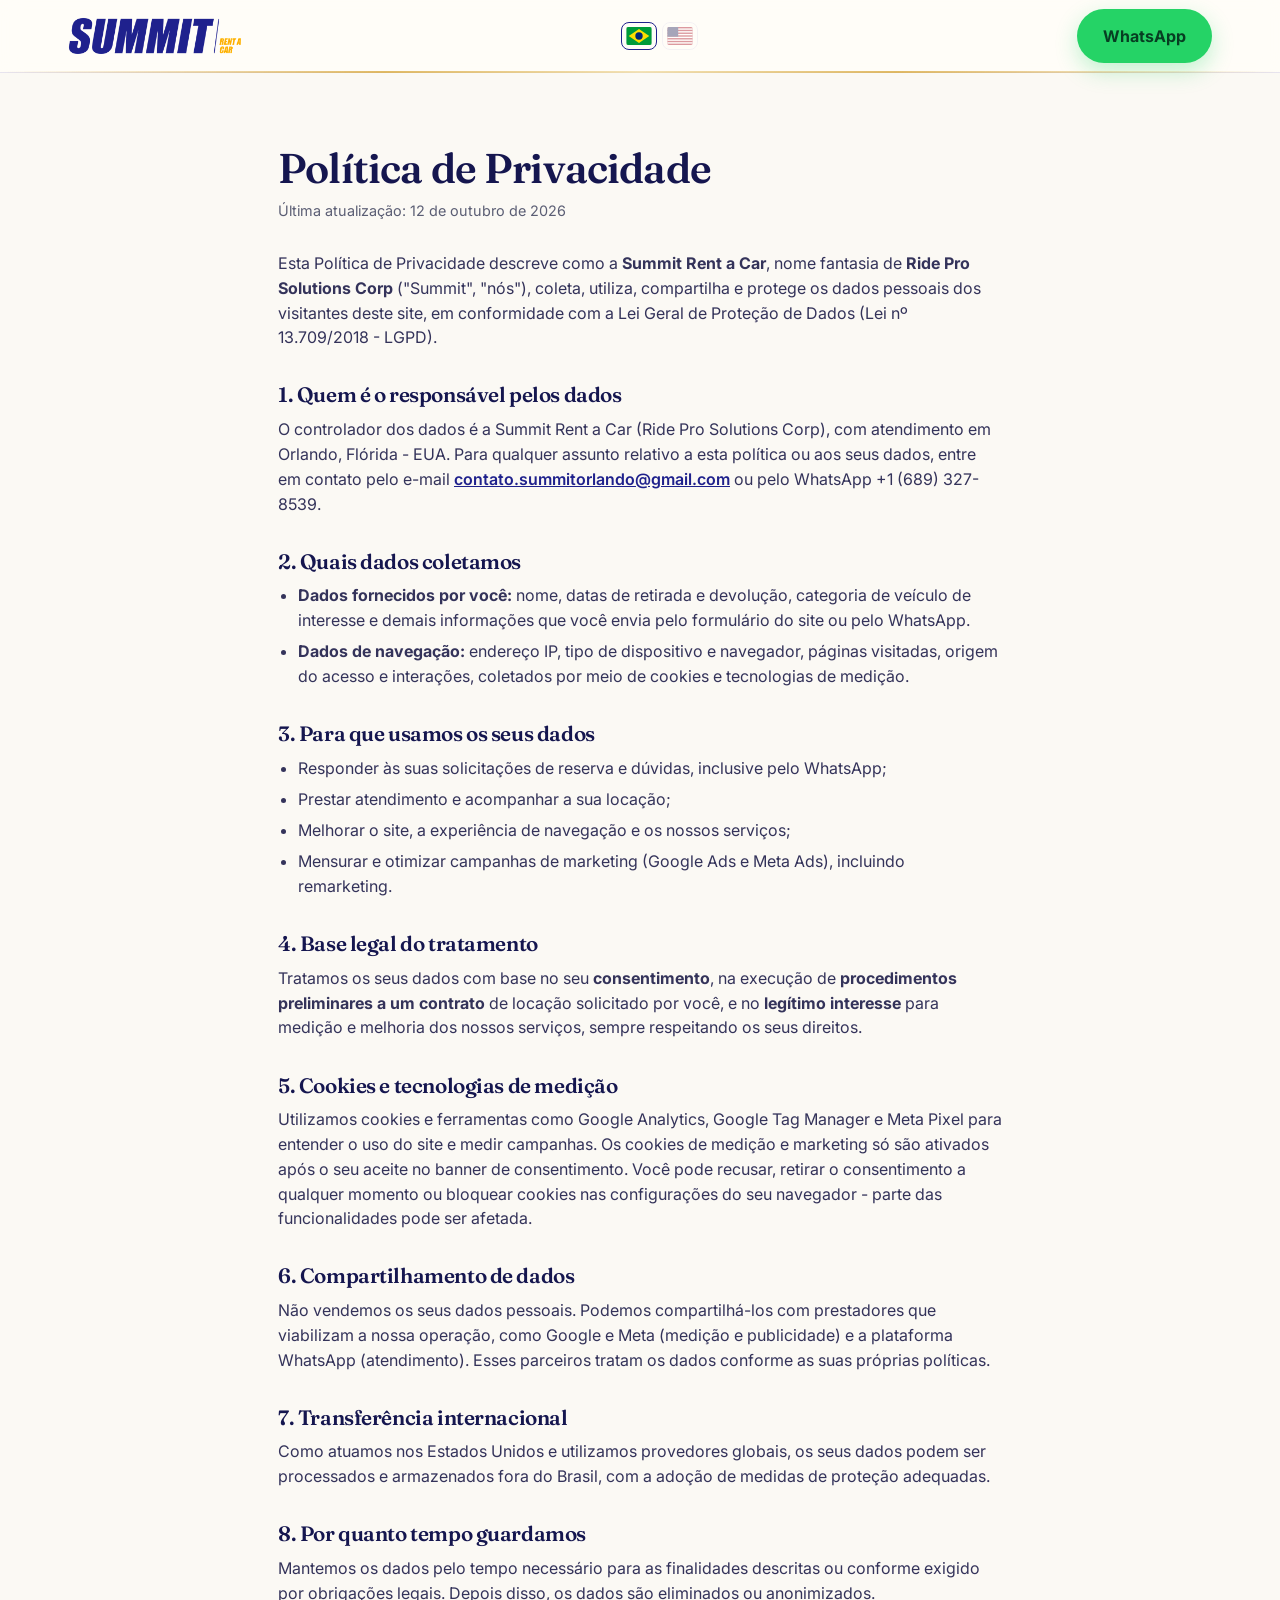
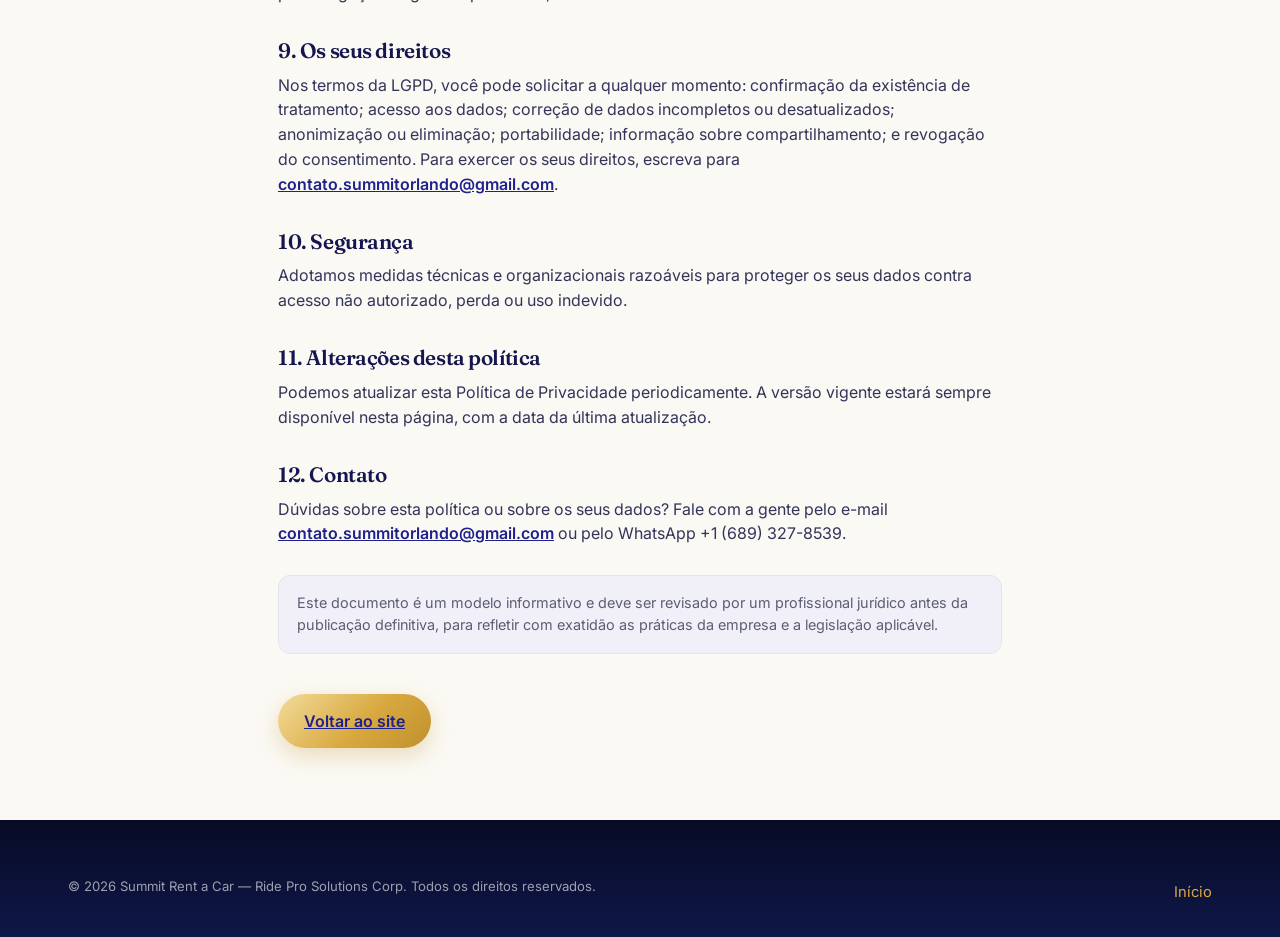
==== commit 17c0b71c: "feat: add initial styles, assets, JavaScript modules, and page layouts" ====
--- a/privacidade.html
+++ b/privacidade.html
@@ -16,9 +16,10 @@
 <body>
 
 <header class="header">
+  <div class="header__progress" id="headerProgress" aria-hidden="true"></div>
   <div class="container header__row">
     <a class="header__logo" href="index.html" aria-label="Summit Rent a Car - início">
-      <img src="assets/img/logo-summit.png" alt="Logo Summit Rent a Car" width="640" height="140">
+      <img src="assets/img/logo-summit.webp" alt="Logo Summit Rent a Car" width="640" height="140">
     </a>
     <div class="lang" role="group" aria-label="Idioma / Language">
       <button type="button" class="lang__btn" data-lang="pt" aria-pressed="true" aria-label="Português">
--- a/assets/css/styles.css
+++ b/assets/css/styles.css
@@ -65,7 +65,10 @@
 .btn--lg{padding:17px 32px;font-size:1.08rem}
 .btn svg{width:20px;height:20px;flex:0 0 auto}
 .header{position:sticky;top:0;z-index:50;background:rgba(255,253,248,.92);backdrop-filter:blur(10px);border-bottom:1px solid var(--linha)}
-.header::after{content:"";position:absolute;left:0;right:0;bottom:-1px;height:2px;background:linear-gradient(90deg,transparent,var(--laranja) 30%,var(--ouro-claro) 50%,var(--laranja) 70%,transparent);opacity:.8}
+.header::after{content:"";position:absolute;left:0;right:0;bottom:-1px;height:2px;background:linear-gradient(90deg,transparent,var(--laranja) 30%,var(--ouro-claro) 50%,var(--laranja) 70%,transparent);opacity:.8;transition:opacity .3s ease;pointer-events:none}
+.header.is-scrolled::after{opacity:0}
+.header__progress{position:absolute;left:0;bottom:-1px;height:2.5px;width:100%;background:linear-gradient(90deg,var(--laranja-600),var(--laranja) 55%,var(--ouro-claro) 88%,#ffffff);box-shadow:0 0 10px rgba(217,169,64,.65),0 0 2px rgba(241,220,166,.9);transform-origin:left center;transform:scaleX(0);opacity:0;transition:opacity .3s ease;pointer-events:none;z-index:2;will-change:transform,opacity}
+.header.is-scrolled .header__progress{opacity:1}
 .header__row{display:flex;align-items:center;justify-content:space-between;gap:16px;height:72px}
 .header__logo img{height:38px;width:auto}
 .nav{display:flex;align-items:center;gap:28px}
@@ -88,7 +91,7 @@
 .sky{position:absolute;inset:0;width:100%;height:100%;pointer-events:none;z-index:0}
 .hero{position:relative;color:var(--branco);background:linear-gradient(120deg,#070b26 0%,#0f1747 45%,#1c2675 100%);overflow:hidden}
 .hero .sky{z-index:1;-webkit-mask-image:linear-gradient(90deg,#000 30%,transparent 58%);mask-image:linear-gradient(90deg,#000 30%,transparent 58%)}
-.hero__photo{position:absolute;top:0;right:0;bottom:0;width:72%;z-index:0;pointer-events:none;background:url("../img/hero-familia.jpg") 38% 30%/cover no-repeat;-webkit-mask-image:linear-gradient(90deg,transparent 0,#000 38%);mask-image:linear-gradient(90deg,transparent 0,#000 38%)}
+.hero__photo{position:absolute;top:0;right:0;bottom:0;width:72%;z-index:0;pointer-events:none;background:url("../img/hero-familia.webp") 38% 30%/cover no-repeat;-webkit-mask-image:linear-gradient(90deg,transparent 0,#000 38%);mask-image:linear-gradient(90deg,transparent 0,#000 38%)}
 .hero::before{content:"";position:absolute;z-index:1;left:0;right:0;bottom:0;height:220px;background:linear-gradient(180deg,transparent,rgba(7,11,38,.55) 60%,rgba(7,11,38,.8));pointer-events:none}
 .hero::after{content:"";position:absolute;left:-8%;top:-30%;width:640px;height:640px;background:radial-gradient(circle,rgba(217,169,64,.16),transparent 62%);pointer-events:none}
 .hero__grid{display:grid;grid-template-columns:minmax(0,600px);padding-block:clamp(64px,9vw,120px) clamp(150px,14vw,190px);position:relative;z-index:2}
@@ -172,8 +175,9 @@
 .extra h3{margin-bottom:.3em;color:var(--azul-900)}
 .extra p{color:var(--cinza);font-size:.95rem;margin:0 0 14px}
 .extra__price{margin-top:auto;font-family:var(--font-display);font-style:italic;font-weight:600;font-size:1.3rem;color:var(--laranja-600);margin-bottom:14px}
-.ebooks{display:grid;grid-template-columns:repeat(5,1fr);gap:18px}
+.ebooks{display:grid;grid-template-columns:repeat(auto-fit,minmax(220px,340px));justify-content:center;gap:18px}
 .ebook{background:var(--branco);border:1px solid var(--linha);border-radius:var(--radius);padding:22px 18px 18px;display:flex;flex-direction:column;gap:10px;box-shadow:var(--sombra);transition:transform .2s ease,box-shadow .2s ease}
+.ebook:only-child{text-align:center;padding:28px 24px 24px}
 .ebook:hover{transform:translateY(-6px);box-shadow:var(--brilho),var(--sombra-lg)}
 .ebook__cover{position:relative;aspect-ratio:3/4;width:100%;max-width:170px;margin:0 auto 12px;display:flex;flex-direction:column;justify-content:flex-end;gap:8px;padding:18px 16px 20px 24px;color:#fff;border-radius:5px 14px 14px 5px;background:linear-gradient(90deg,rgba(0,0,0,.35) 0,rgba(255,255,255,.14) 10px,transparent 17px),radial-gradient(circle at 78% 18%,rgba(255,224,138,.8) 0,transparent 3px),radial-gradient(circle at 34% 30%,rgba(255,255,255,.75) 0,transparent 2px),radial-gradient(circle at 62% 46%,rgba(255,255,255,.55) 0,transparent 2px),radial-gradient(circle at 90% 85%,rgba(217,169,64,.28),transparent 46%),linear-gradient(180deg,#070b26,var(--cv,#1c2675));box-shadow:var(--sombra-lg),0 0 0 1px rgba(241,220,166,.35)}
 
@@ -188,6 +192,7 @@
 .ebook p{color:var(--cinza);font-size:.95rem;margin:0 0 8px}
 .ebook .btn{margin-top:auto}
 .ebook-picks{border:0;padding:0;margin:0 0 16px;min-width:0}
+.ebook-picks[hidden]{display:none}
 .ebook-picks legend{padding:0;font-size:.82rem;font-weight:600;margin-bottom:6px}
 .ebook-picks>div{display:grid;gap:8px;padding:12px 14px;background:var(--fundo-alt);border-radius:var(--radius-sm)}
 .ebook-picks label{display:flex;gap:10px;align-items:center;font-size:.9rem;font-weight:600;cursor:pointer}
@@ -271,19 +276,20 @@
 .ck li svg{width:20px;height:20px;color:var(--laranja-600);flex:0 0 auto;margin-top:2px}
 .pay{display:flex;flex-wrap:wrap;gap:10px;margin-top:14px}
 .pay span{border:1.5px solid rgba(217,169,64,.4);background:var(--fundo-alt);color:var(--azul-900);border-radius:999px;padding:8px 16px;font-weight:600;font-size:.9rem}
-.cta{background:linear-gradient(180deg,rgba(7,11,38,.55),rgba(7,11,38,.88)),url("../img/parque-castelo-fogos.jpg") center 30%/cover no-repeat,var(--noite);color:#fff;text-align:center;border-radius:clamp(22px,3vw,32px);padding:clamp(72px,10vw,128px) 24px;box-shadow:var(--sombra-lg),0 0 0 1px rgba(217,169,64,.45);position:relative;overflow:hidden}
-.cta::before{content:"";position:absolute;inset:0;background:radial-gradient(ellipse 55% 50% at 50% 50%,rgba(7,11,38,.55),transparent 75%);pointer-events:none}
-.cta h2{color:#fff;position:relative;z-index:1;text-shadow:0 2px 22px rgba(11,10,46,.8)}
-.cta p{color:rgba(255,255,255,.92);max-width:34em;margin:0 auto 26px;position:relative;z-index:1;text-shadow:0 1px 12px rgba(11,10,46,.8)}
+.cta{background:linear-gradient(180deg,rgba(7,11,38,.72) 0%,rgba(7,11,38,.62) 40%,rgba(7,11,38,.92) 100%),url("../img/parque-castelo-fogos.webp") center 32%/cover no-repeat,var(--noite);color:#fff;text-align:center;border-radius:clamp(22px,3vw,32px);padding:clamp(72px,10vw,128px) 24px;box-shadow:var(--sombra-lg),0 0 0 1px rgba(217,169,64,.45);position:relative;overflow:hidden}
+.cta::before{content:"";position:absolute;inset:0;background:radial-gradient(ellipse 70% 65% at 50% 45%,rgba(7,11,38,.78) 0%,rgba(7,11,38,.4) 55%,transparent 85%);pointer-events:none}
+.cta h2{color:#fff;position:relative;z-index:1;text-shadow:0 2px 4px rgba(0,0,0,.95),0 4px 20px rgba(7,11,38,.98),0 0 35px rgba(0,0,0,.85)}
+.cta p{color:rgba(255,255,255,.96);max-width:34em;margin:0 auto 26px;position:relative;z-index:1;font-weight:500;text-shadow:0 1px 3px rgba(0,0,0,.95),0 2px 14px rgba(7,11,38,.95)}
 .cta .btn{position:relative;z-index:1}
 .footer{background:linear-gradient(180deg,#070b26,#0f1747);color:rgba(255,255,255,.78);padding:56px 0 28px;overflow:hidden}
 .footer__grid{display:grid;grid-template-columns:1.4fr 1fr 1fr;gap:36px;margin-bottom:36px}
-.footer__logo{height:40px;margin-bottom:16px}
+.footer__logo{height:40px;width:auto;max-width:210px;margin-bottom:16px;display:block}
 .footer p{font-size:.92rem;line-height:1.6}
 .footer h4{color:var(--ouro-claro);font-size:.95rem;margin:0 0 14px;letter-spacing:.02em}
 .footer a{display:block;padding:5px 0;font-size:.92rem;color:rgba(255,255,255,.78)}
 .footer a:hover{color:var(--laranja)}
-.footer__contact span{display:flex;gap:10px;align-items:flex-start;padding:5px 0;font-size:.92rem}
+.footer__contact-list span,.footer__contact-list a{display:flex;gap:10px;align-items:flex-start;padding:5px 0;font-size:.92rem;color:rgba(255,255,255,.78)}
+.footer__contact-list a:hover{color:var(--laranja)}
 .footer__contact svg{width:18px;height:18px;color:var(--laranja);flex:0 0 auto;margin-top:3px}
 .footer__social{display:flex;gap:12px;margin-top:14px}
 .footer__social a{width:40px;height:40px;border-radius:50%;background:rgba(255,255,255,.1);display:grid;place-items:center;padding:0}
@@ -294,13 +300,20 @@
 .wa-float:hover{transform:scale(1.05)}
 .wa-float svg{width:26px;height:26px}
 .wa-float .wa-float__txt{font-size:.95rem}
+.back-to-top{position:fixed;right:18px;bottom:84px;z-index:60;width:48px;height:48px;border-radius:50%;background:linear-gradient(135deg,var(--azul-900),var(--azul-700));color:var(--laranja);border:1.5px solid rgba(217,169,64,.4);box-shadow:0 10px 26px rgba(7,11,38,.28);display:flex;align-items:center;justify-content:center;cursor:pointer;padding:0;opacity:0;visibility:hidden;pointer-events:none;transform:translateY(12px) scale(.9);transition:opacity .25s ease,transform .25s ease,visibility .25s ease,background .2s ease,border-color .2s ease,box-shadow .2s ease,color .2s ease}
+.back-to-top.is-visible{opacity:1;visibility:visible;pointer-events:auto;transform:translateY(0) scale(1)}
+.back-to-top:hover{background:linear-gradient(135deg,var(--azul-700),var(--azul));border-color:var(--laranja);color:#fff;transform:translateY(-3px) scale(1.06);box-shadow:0 14px 32px rgba(7,11,38,.38),0 0 0 1px rgba(217,169,64,.5)}
+.back-to-top:focus-visible{outline:2px solid var(--laranja);outline-offset:2px}
+.back-to-top:active{transform:translateY(0) scale(.95)}
+.back-to-top svg{width:22px;height:22px;transition:transform .2s ease}
+.back-to-top:hover svg{transform:translateY(-2px)}
 .consent{position:fixed;left:16px;right:16px;bottom:16px;z-index:70;max-width:560px;margin:0 auto;background:var(--branco);border:1px solid var(--linha);border-radius:var(--radius);box-shadow:var(--sombra-lg);padding:20px 22px}
 .consent[hidden]{display:none}
 .consent p{font-size:.9rem;color:var(--cinza);margin:0 0 14px}
 .consent a{color:var(--azul);font-weight:600;text-decoration:underline}
 .consent__actions{display:flex;gap:10px;flex-wrap:wrap}
 .consent__actions .btn{flex:1 1 auto}
-.consent-open .wa-float{display:none}
+.consent-open .wa-float,.consent-open .back-to-top{display:none}
 .field-check{display:flex;gap:10px;align-items:flex-start;margin:4px 0 16px}
 .field-check input{width:18px;height:18px;margin-top:2px;flex:0 0 auto;accent-color:var(--azul-900)}
 .field-check label{font-size:.82rem;color:var(--cinza);line-height:1.4}
@@ -326,14 +339,17 @@
 .faq{display:grid;gap:12px}
 .faq details{background:var(--branco);border:1px solid var(--linha);border-radius:14px;transition:border-color .2s ease,box-shadow .2s ease}
 .faq details[open]{border-color:rgba(217,169,64,.6);box-shadow:var(--sombra)}
-.faq summary{list-style:none;cursor:pointer;display:flex;justify-content:space-between;align-items:center;gap:16px;padding:18px 22px;font-weight:600;color:var(--azul-900)}
+.faq summary{list-style:none;cursor:pointer;display:flex;justify-content:space-between;align-items:center;gap:16px;padding:18px 22px;font-weight:600;color:var(--azul-900);user-select:none}
 .faq summary::-webkit-details-marker{display:none}
-.faq summary::after{content:"+";flex:0 0 30px;height:30px;border-radius:50%;display:grid;place-items:center;background:var(--fundo-alt);color:var(--laranja-600);font-size:1.3rem;font-weight:500;transition:transform .2s ease}
-.faq details[open] summary::after{transform:rotate(45deg);background:var(--grad-ouro);color:#1d1503}
+.faq summary::after{content:"";flex:0 0 32px;width:32px;height:32px;border-radius:50%;background:var(--fundo-alt) url("data:image/svg+xml,%3Csvg xmlns='http://www.w3.org/2000/svg' viewBox='0 0 24 24' fill='none' stroke='%23c0912c' stroke-width='2.6' stroke-linecap='round' stroke-linejoin='round'%3E%3Cpath d='M6 9l6 6 6-6'/%3E%3C/svg%3E") no-repeat center/18px 18px;transition:transform .25s ease,background .25s ease,box-shadow .2s ease}
+.faq summary:hover::after{background-color:rgba(217,169,64,.2)}
+.faq details[open] summary::after{transform:rotate(180deg);background:url("data:image/svg+xml,%3Csvg xmlns='http://www.w3.org/2000/svg' viewBox='0 0 24 24' fill='none' stroke='%231d1503' stroke-width='2.6' stroke-linecap='round' stroke-linejoin='round'%3E%3Cpath d='M6 9l6 6 6-6'/%3E%3C/svg%3E") no-repeat center/18px 18px,var(--grad-ouro)}
+.faq details[open] summary:hover::after{box-shadow:0 0 0 3px rgba(217,169,64,.3)}
 .faq details p{margin:0;padding:0 22px 20px;color:var(--cinza)}
-.cta__checks{position:relative;z-index:1;list-style:none;padding:0;margin:0 auto 28px;display:flex;flex-wrap:wrap;justify-content:center;gap:10px 22px;font-size:.95rem;color:rgba(255,255,255,.92)}
-.cta__checks li::before{content:"✓ ";color:var(--laranja);font-weight:800}
-.cta .eyebrow{position:relative;z-index:1;color:var(--ouro-claro)}
+.cta__checks{position:relative;z-index:1;list-style:none;padding:0;margin:0 auto 28px;display:flex;flex-wrap:wrap;justify-content:center;gap:10px 14px;font-size:.92rem;color:rgba(255,255,255,.95)}
+.cta__checks li{background:rgba(7,11,38,.6);border:1px solid rgba(255,255,255,.14);border-radius:999px;padding:6px 16px;backdrop-filter:blur(8px);box-shadow:0 4px 14px rgba(0,0,0,.3);display:inline-flex;align-items:center}
+.cta__checks li::before{content:"✓ ";color:var(--laranja);font-weight:800;margin-right:4px}
+.cta .eyebrow{position:relative;z-index:1;color:var(--ouro-claro);background:rgba(7,11,38,.65);padding:5px 16px;border-radius:999px;border:1px solid rgba(217,169,64,.35);backdrop-filter:blur(6px);box-shadow:0 4px 14px rgba(0,0,0,.25)}
 @keyframes brilho{to{background-position:200% center}}
 @keyframes cintila{0%,100%{opacity:.35;transform:scale(.8) rotate(0)}50%{opacity:1;transform:scale(1.15) rotate(20deg)}}
 @keyframes desfile{to{transform:translateX(-50%)}}
@@ -344,10 +360,10 @@
   .hero__photo{width:100%;background-position:42% 30%;-webkit-mask-image:none;mask-image:none}
   .hero__photo::after{content:"";position:absolute;inset:0;background:linear-gradient(180deg,rgba(7,11,38,.3),rgba(7,11,38,.62) 50%,rgba(7,11,38,.9))}
   .hero .sky{-webkit-mask-image:none;mask-image:none}
-  .feats,.fleet,.reviews,.steps,.extras,.ebooks{grid-template-columns:repeat(2,1fr)}
+  .feats,.fleet,.reviews,.steps,.extras{grid-template-columns:repeat(2,1fr)}
   .about,.exp,.info,.footer__grid,.faq-wrap{grid-template-columns:1fr}
   .faq-wrap .section__head--left{position:static}
-  .ebooks{grid-template-columns:repeat(3,1fr)}
+  .ebooks{grid-template-columns:repeat(auto-fit,minmax(220px,340px))}
   .exp__media{max-width:560px;margin:0 auto}
   .about__media{max-width:440px}
   .header__cta{display:none}
@@ -377,6 +393,7 @@
   .ebooks{display:flex;overflow-x:auto;scroll-snap-type:x mandatory;gap:14px;margin:0 -18px;padding:6px 18px 18px;scrollbar-width:none}
   .ebooks::-webkit-scrollbar{display:none}
   .ebook{flex:0 0 78%;scroll-snap-align:center}
+  .ebook:only-child{flex:0 1 340px;margin:0 auto}
   .exp__media::after{right:6px}
   .about__stat{padding:10px 14px 12px;max-width:170px}
   .about__stat .big{font-size:1.7rem}
@@ -386,10 +403,30 @@
   .moments__track img{margin-right:14px;border-width:5px}
   .wa-float .wa-float__txt{display:none}
   .wa-float{padding:15px}
+  .back-to-top{right:22px;bottom:86px;width:48px;height:48px}
+  .footer{padding:48px 0 24px}
+  .footer__grid{gap:32px}
+  .footer__brand{text-align:center;display:flex;flex-direction:column;align-items:center}
+  .footer__logo{margin:0 auto 16px;height:38px;width:auto;max-width:200px}
+  .footer p{text-align:center;max-width:380px;margin:0 auto 18px;font-size:.9rem;line-height:1.6;color:rgba(255,255,255,.82)}
+  .footer__social{justify-content:center;gap:14px;margin:4px 0 24px}
+  .footer__brand::after{content:"";display:block;width:100%;height:1px;background:linear-gradient(90deg,transparent,rgba(217,169,64,.35) 20%,rgba(217,169,64,.35) 80%,transparent);margin:0 auto}
+  .footer h4{font-size:.85rem;letter-spacing:.1em;text-transform:uppercase;color:var(--ouro-claro);margin:0 0 14px;display:flex;align-items:center;gap:8px}
+  .footer h4::before{content:"✦";color:var(--laranja);font-size:.8em}
+  .footer__links{display:grid;grid-template-columns:1fr 1fr;gap:8px 12px}
+  .footer__links a{display:flex;align-items:center;padding:9px 12px;border-radius:10px;background:rgba(255,255,255,.04);border:1px solid rgba(255,255,255,.07);font-size:.86rem;color:rgba(255,255,255,.88);transition:all .15s ease}
+  .footer__links a:hover,.footer__links a:active{background:rgba(217,169,64,.14);border-color:rgba(217,169,64,.4);color:#fff}
+  .footer__contact-box{background:rgba(255,255,255,.03);border:1px solid rgba(217,169,64,.25);border-radius:16px;padding:18px 16px;box-shadow:inset 0 1px 0 rgba(255,255,255,.05)}
+  .footer__contact-box h4{margin-bottom:12px}
+  .footer__contact-list{display:grid;gap:6px}
+  .footer__contact-list span,.footer__contact-list a{padding:8px 0;border-bottom:1px dashed rgba(255,255,255,.08);font-size:.88rem}
+  .footer__contact-list span:last-child,.footer__contact-list a:last-child{border-bottom:none}
+  .footer__bottom{flex-direction:column;align-items:center;text-align:center;gap:8px;padding-top:22px;font-size:.8rem}
 }
 @media (prefers-reduced-motion:reduce){
   *{scroll-behavior:auto!important}
   .reveal{opacity:1;transform:none;transition:none}
+  .back-to-top{transition:none}
   .hero h1 .hl,.lead-card::after,.exp__media::after,.about__media::after,.eyebrow::before,.eyebrow::after,.moments.is-loop .moments__track{animation:none}
   .moments.is-loop{overflow-x:auto}
   .btn::after{display:none}
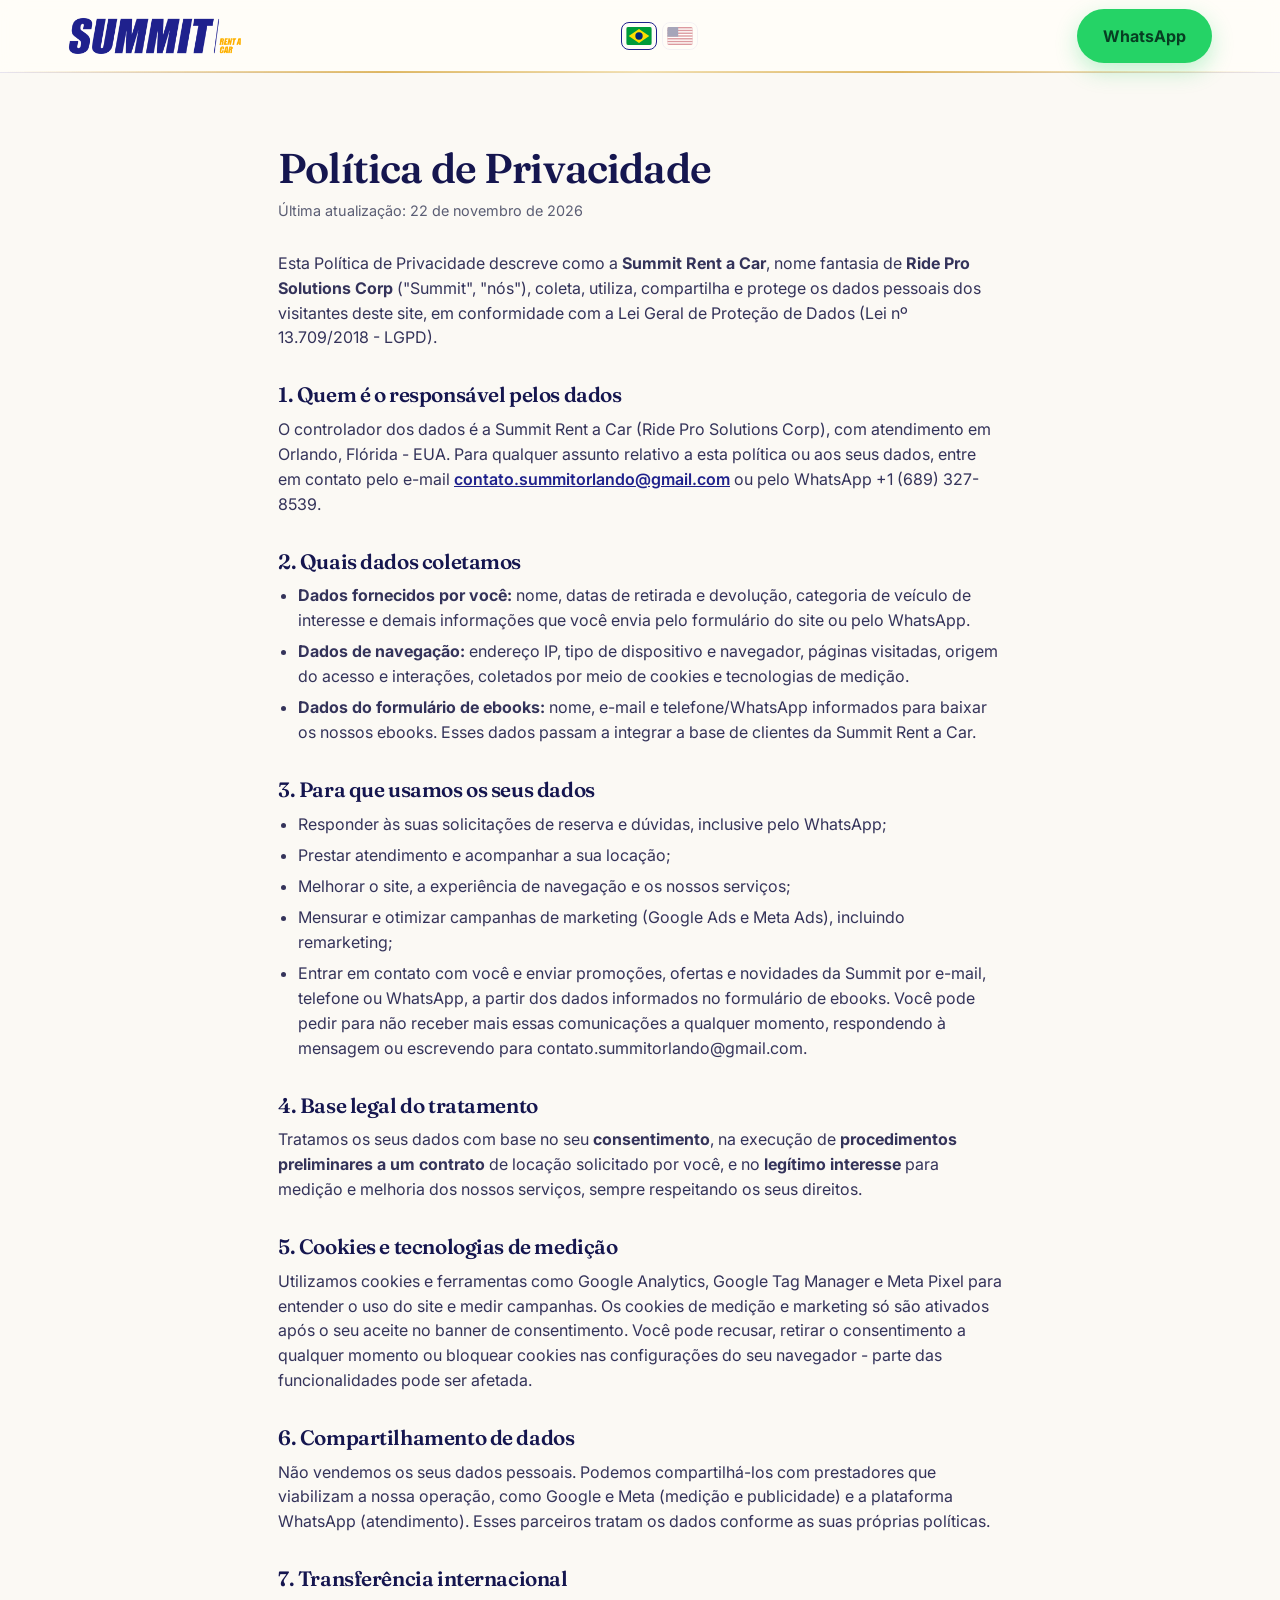
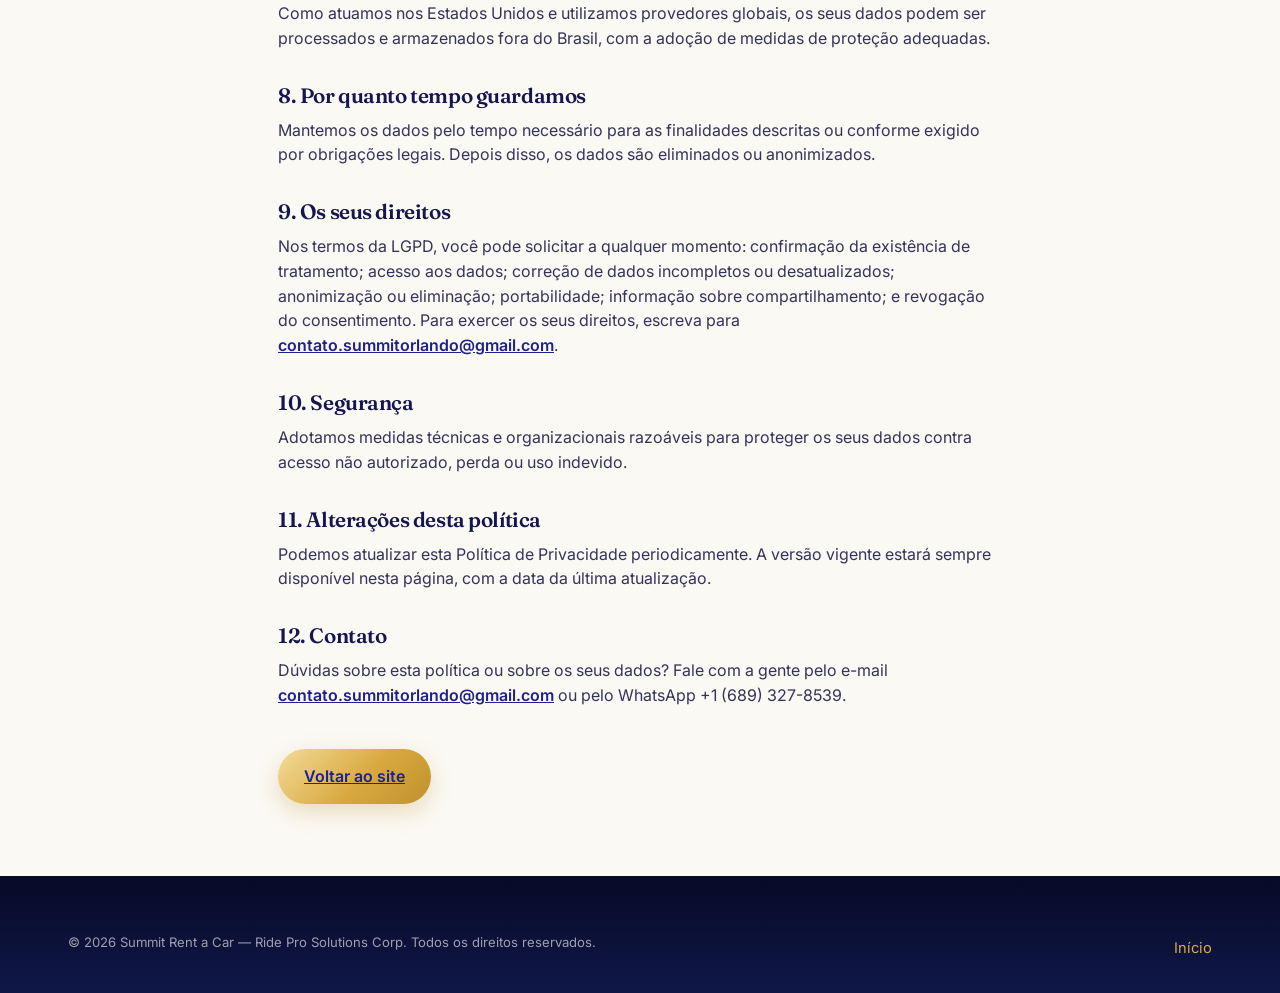
==== commit 3605411e: "feat: implement secure backend email delivery and frontend asset configurations" ====
--- a/privacidade.html
+++ b/privacidade.html
@@ -1,107 +1,163 @@
 <!DOCTYPE html>
 <html lang="pt-BR">
+
 <head>
-<meta charset="UTF-8">
-<meta name="viewport" content="width=device-width, initial-scale=1">
-<title>Política de Privacidade | Summit Rent a Car</title>
-<meta name="description" content="Política de Privacidade da Summit Rent a Car: como coletamos, usamos e protegemos os seus dados pessoais, de acordo com a LGPD.">
-<meta name="robots" content="noindex, follow">
-<meta name="theme-color" content="#1f218c">
-<link rel="icon" href="assets/img/logo-summit.png">
-<link rel="preconnect" href="https://fonts.googleapis.com">
-<link rel="preconnect" href="https://fonts.gstatic.com" crossorigin>
-<link rel="stylesheet" href="https://fonts.googleapis.com/css2?family=Fraunces:ital,opsz,wght@0,9..144,500;0,9..144,600;1,9..144,500;1,9..144,600&family=Inter:wght@400;500;600;700&display=swap">
-<link rel="stylesheet" href="assets/css/styles.css?v=20261014e">
+  <meta charset="UTF-8">
+  <meta name="viewport" content="width=device-width, initial-scale=1">
+  <title>Política de Privacidade | Summit Rent a Car</title>
+  <meta name="description"
+    content="Política de Privacidade da Summit Rent a Car: como coletamos, usamos e protegemos os seus dados pessoais, de acordo com a LGPD.">
+  <meta name="robots" content="noindex, follow">
+  <meta name="theme-color" content="#1f218c">
+  <link rel="icon" href="assets/img/logo-summit.png">
+  <link rel="preconnect" href="https://fonts.googleapis.com">
+  <link rel="preconnect" href="https://fonts.gstatic.com" crossorigin>
+  <link rel="stylesheet"
+    href="https://fonts.googleapis.com/css2?family=Fraunces:ital,opsz,wght@0,9..144,500;0,9..144,600;1,9..144,500;1,9..144,600&family=Inter:wght@400;500;600;700&display=swap">
+  <link rel="stylesheet" href="assets/css/styles.css?v=20261122s">
 </head>
+
 <body>
 
-<header class="header">
-  <div class="header__progress" id="headerProgress" aria-hidden="true"></div>
-  <div class="container header__row">
-    <a class="header__logo" href="index.html" aria-label="Summit Rent a Car - início">
-      <img src="assets/img/logo-summit.webp" alt="Logo Summit Rent a Car" width="640" height="140">
-    </a>
-    <div class="lang" role="group" aria-label="Idioma / Language">
-      <button type="button" class="lang__btn" data-lang="pt" aria-pressed="true" aria-label="Português">
-        <svg viewBox="0 0 28 20" aria-hidden="true"><rect width="28" height="20" fill="#009b3a"/><path d="M14 2.2 25.4 10 14 17.8 2.6 10z" fill="#fedf00"/><circle cx="14" cy="10" r="4.1" fill="#002776"/></svg>
-      </button>
-      <button type="button" class="lang__btn" data-lang="en" aria-pressed="false" aria-label="English">
-        <svg viewBox="0 0 28 20" aria-hidden="true"><rect width="28" height="20" fill="#b22234"/><g fill="#fff"><rect y="1.54" width="28" height="1.54"/><rect y="4.62" width="28" height="1.54"/><rect y="7.69" width="28" height="1.54"/><rect y="10.77" width="28" height="1.54"/><rect y="13.85" width="28" height="1.54"/><rect y="16.92" width="28" height="1.54"/></g><rect width="12" height="10.77" fill="#3c3b6e"/></svg>
-      </button>
+  <header class="header">
+    <div class="header__progress" id="headerProgress" aria-hidden="true"></div>
+    <div class="container header__row">
+      <a class="header__logo" href="index.html" aria-label="Summit Rent a Car - início">
+        <img src="assets/img/logo-summit.webp" alt="Logo Summit Rent a Car" width="640" height="140">
+      </a>
+      <div class="lang" role="group" aria-label="Idioma / Language">
+        <button type="button" class="lang__btn" data-lang="pt" aria-pressed="true" aria-label="Português">
+          <svg viewBox="0 0 28 20" aria-hidden="true">
+            <rect width="28" height="20" fill="#009b3a" />
+            <path d="M14 2.2 25.4 10 14 17.8 2.6 10z" fill="#fedf00" />
+            <circle cx="14" cy="10" r="4.1" fill="#002776" />
+          </svg>
+        </button>
+        <button type="button" class="lang__btn" data-lang="en" aria-pressed="false" aria-label="English">
+          <svg viewBox="0 0 28 20" aria-hidden="true">
+            <rect width="28" height="20" fill="#b22234" />
+            <g fill="#fff">
+              <rect y="1.54" width="28" height="1.54" />
+              <rect y="4.62" width="28" height="1.54" />
+              <rect y="7.69" width="28" height="1.54" />
+              <rect y="10.77" width="28" height="1.54" />
+              <rect y="13.85" width="28" height="1.54" />
+              <rect y="16.92" width="28" height="1.54" />
+            </g>
+            <rect width="12" height="10.77" fill="#3c3b6e" />
+          </svg>
+        </button>
+      </div>
+      <a class="btn btn--wa header__cta"
+        href="https://wa.me/16893278539?text=Ol%C3%A1!%20Gostaria%20de%20fazer%20uma%20cota%C3%A7%C3%A3o%20para%20alugar%20um%20carro%20em%20Orlando%20com%20a%20Summit.%20Poderiam%20me%20ajudar%3F"
+        data-cta="header-wa" target="_blank" rel="noopener" data-i18n="btn_wa">
+        WhatsApp
+      </a>
     </div>
-    <a class="btn btn--wa header__cta" href="https://wa.me/message/4N75YRONU7H5L1" data-cta="header-wa" target="_blank" rel="noopener" data-i18n="btn_wa">
-      WhatsApp
-    </a>
-  </div>
-</header>
+  </header>
 
-<main>
-  <article class="container legal">
-    <h1 data-i18n="priv_h1_title">Política de Privacidade</h1>
-    <p class="legal__meta" data-i18n="priv_updated">Última atualização: 12 de outubro de 2026</p>
+  <main>
+    <article class="container legal">
+      <h1 data-i18n="priv_h1_title">Política de Privacidade</h1>
+      <p class="legal__meta" data-i18n="priv_updated">Última atualização: 22 de novembro de 2026</p>
 
-    <p data-i18n-html="priv_intro">Esta Política de Privacidade descreve como a <strong>Summit Rent a Car</strong>, nome fantasia de <strong>Ride Pro Solutions Corp</strong> ("Summit", "nós"), coleta, utiliza, compartilha e protege os dados pessoais dos visitantes deste site, em conformidade com a Lei Geral de Proteção de Dados (Lei nº 13.709/2018 - LGPD).</p>
+      <p data-i18n-html="priv_intro">Esta Política de Privacidade descreve como a <strong>Summit Rent a Car</strong>,
+        nome fantasia de <strong>Ride Pro Solutions Corp</strong> ("Summit", "nós"), coleta, utiliza, compartilha e
+        protege os dados pessoais dos visitantes deste site, em conformidade com a Lei Geral de Proteção de Dados (Lei
+        nº 13.709/2018 - LGPD).</p>
 
-    <h2 data-i18n="priv_s1_h">1. Quem é o responsável pelos dados</h2>
-    <p data-i18n-html="priv_s1_b">O controlador dos dados é a Summit Rent a Car (Ride Pro Solutions Corp), com atendimento em Orlando, Flórida - EUA. Para qualquer assunto relativo a esta política ou aos seus dados, entre em contato pelo e-mail <a href="mailto:contato.summitorlando@gmail.com">contato.summitorlando@gmail.com</a> ou pelo WhatsApp +1 (689) 327-8539.</p>
+      <h2 data-i18n="priv_s1_h">1. Quem é o responsável pelos dados</h2>
+      <p data-i18n-html="priv_s1_b">O controlador dos dados é a Summit Rent a Car (Ride Pro Solutions Corp), com
+        atendimento em Orlando, Flórida - EUA. Para qualquer assunto relativo a esta política ou aos seus dados, entre
+        em contato pelo e-mail <a href="mailto:contato.summitorlando@gmail.com">contato.summitorlando@gmail.com</a> ou
+        pelo WhatsApp +1 (689) 327-8539.</p>
 
-    <h2 data-i18n="priv_s2_h">2. Quais dados coletamos</h2>
-    <ul>
-      <li data-i18n-html="priv_s2_li1"><strong>Dados fornecidos por você:</strong> nome, datas de retirada e devolução, categoria de veículo de interesse e demais informações que você envia pelo formulário do site ou pelo WhatsApp.</li>
-      <li data-i18n-html="priv_s2_li2"><strong>Dados de navegação:</strong> endereço IP, tipo de dispositivo e navegador, páginas visitadas, origem do acesso e interações, coletados por meio de cookies e tecnologias de medição.</li>
-    </ul>
+      <h2 data-i18n="priv_s2_h">2. Quais dados coletamos</h2>
+      <ul>
+        <li data-i18n-html="priv_s2_li1"><strong>Dados fornecidos por você:</strong> nome, datas de retirada e
+          devolução, categoria de veículo de interesse e demais informações que você envia pelo formulário do site ou
+          pelo WhatsApp.</li>
+        <li data-i18n-html="priv_s2_li2"><strong>Dados de navegação:</strong> endereço IP, tipo de dispositivo e
+          navegador, páginas visitadas, origem do acesso e interações, coletados por meio de cookies e tecnologias de
+          medição.</li>
+        <li data-i18n-html="priv_s2_li3"><strong>Dados do formulário de ebooks:</strong> nome, e-mail e
+          telefone/WhatsApp informados para baixar os nossos ebooks. Esses dados passam a integrar a base de clientes da
+          Summit Rent a Car.</li>
+      </ul>
 
-    <h2 data-i18n="priv_s3_h">3. Para que usamos os seus dados</h2>
-    <ul>
-      <li data-i18n="priv_s3_li1">Responder às suas solicitações de reserva e dúvidas, inclusive pelo WhatsApp;</li>
-      <li data-i18n="priv_s3_li2">Prestar atendimento e acompanhar a sua locação;</li>
-      <li data-i18n="priv_s3_li3">Melhorar o site, a experiência de navegação e os nossos serviços;</li>
-      <li data-i18n="priv_s3_li4">Mensurar e otimizar campanhas de marketing (Google Ads e Meta Ads), incluindo remarketing.</li>
-    </ul>
+      <h2 data-i18n="priv_s3_h">3. Para que usamos os seus dados</h2>
+      <ul>
+        <li data-i18n="priv_s3_li1">Responder às suas solicitações de reserva e dúvidas, inclusive pelo WhatsApp;</li>
+        <li data-i18n="priv_s3_li2">Prestar atendimento e acompanhar a sua locação;</li>
+        <li data-i18n="priv_s3_li3">Melhorar o site, a experiência de navegação e os nossos serviços;</li>
+        <li data-i18n="priv_s3_li4">Mensurar e otimizar campanhas de marketing (Google Ads e Meta Ads), incluindo
+          remarketing;</li>
+        <li data-i18n="priv_s3_li5">Entrar em contato com você e enviar promoções, ofertas e novidades da Summit por
+          e-mail, telefone ou WhatsApp, a partir dos dados informados no formulário de ebooks. Você pode pedir para não
+          receber mais essas comunicações a qualquer momento, respondendo à mensagem ou escrevendo para
+          contato.summitorlando@gmail.com.</li>
+      </ul>
 
-    <h2 data-i18n="priv_s4_h">4. Base legal do tratamento</h2>
-    <p data-i18n-html="priv_s4_b">Tratamos os seus dados com base no seu <strong>consentimento</strong>, na execução de <strong>procedimentos preliminares a um contrato</strong> de locação solicitado por você, e no <strong>legítimo interesse</strong> para medição e melhoria dos nossos serviços, sempre respeitando os seus direitos.</p>
+      <h2 data-i18n="priv_s4_h">4. Base legal do tratamento</h2>
+      <p data-i18n-html="priv_s4_b">Tratamos os seus dados com base no seu <strong>consentimento</strong>, na execução
+        de <strong>procedimentos preliminares a um contrato</strong> de locação solicitado por você, e no
+        <strong>legítimo interesse</strong> para medição e melhoria dos nossos serviços, sempre respeitando os seus
+        direitos.</p>
 
-    <h2 data-i18n="priv_s5_h">5. Cookies e tecnologias de medição</h2>
-    <p data-i18n="priv_s5_b">Utilizamos cookies e ferramentas como Google Analytics, Google Tag Manager e Meta Pixel para entender o uso do site e medir campanhas. Os cookies de medição e marketing só são ativados após o seu aceite no banner de consentimento. Você pode recusar, retirar o consentimento a qualquer momento ou bloquear cookies nas configurações do seu navegador - parte das funcionalidades pode ser afetada.</p>
+      <h2 data-i18n="priv_s5_h">5. Cookies e tecnologias de medição</h2>
+      <p data-i18n="priv_s5_b">Utilizamos cookies e ferramentas como Google Analytics, Google Tag Manager e Meta Pixel
+        para entender o uso do site e medir campanhas. Os cookies de medição e marketing só são ativados após o seu
+        aceite no banner de consentimento. Você pode recusar, retirar o consentimento a qualquer momento ou bloquear
+        cookies nas configurações do seu navegador - parte das funcionalidades pode ser afetada.</p>
 
-    <h2 data-i18n="priv_s6_h">6. Compartilhamento de dados</h2>
-    <p data-i18n="priv_s6_b">Não vendemos os seus dados pessoais. Podemos compartilhá-los com prestadores que viabilizam a nossa operação, como Google e Meta (medição e publicidade) e a plataforma WhatsApp (atendimento). Esses parceiros tratam os dados conforme as suas próprias políticas.</p>
+      <h2 data-i18n="priv_s6_h">6. Compartilhamento de dados</h2>
+      <p data-i18n="priv_s6_b">Não vendemos os seus dados pessoais. Podemos compartilhá-los com prestadores que
+        viabilizam a nossa operação, como Google e Meta (medição e publicidade) e a plataforma WhatsApp (atendimento).
+        Esses parceiros tratam os dados conforme as suas próprias políticas.</p>
 
-    <h2 data-i18n="priv_s7_h">7. Transferência internacional</h2>
-    <p data-i18n="priv_s7_b">Como atuamos nos Estados Unidos e utilizamos provedores globais, os seus dados podem ser processados e armazenados fora do Brasil, com a adoção de medidas de proteção adequadas.</p>
+      <h2 data-i18n="priv_s7_h">7. Transferência internacional</h2>
+      <p data-i18n="priv_s7_b">Como atuamos nos Estados Unidos e utilizamos provedores globais, os seus dados podem ser
+        processados e armazenados fora do Brasil, com a adoção de medidas de proteção adequadas.</p>
 
-    <h2 data-i18n="priv_s8_h">8. Por quanto tempo guardamos</h2>
-    <p data-i18n="priv_s8_b">Mantemos os dados pelo tempo necessário para as finalidades descritas ou conforme exigido por obrigações legais. Depois disso, os dados são eliminados ou anonimizados.</p>
+      <h2 data-i18n="priv_s8_h">8. Por quanto tempo guardamos</h2>
+      <p data-i18n="priv_s8_b">Mantemos os dados pelo tempo necessário para as finalidades descritas ou conforme exigido
+        por obrigações legais. Depois disso, os dados são eliminados ou anonimizados.</p>
 
-    <h2 data-i18n="priv_s9_h">9. Os seus direitos</h2>
-    <p data-i18n-html="priv_s9_b">Nos termos da LGPD, você pode solicitar a qualquer momento: confirmação da existência de tratamento; acesso aos dados; correção de dados incompletos ou desatualizados; anonimização ou eliminação; portabilidade; informação sobre compartilhamento; e revogação do consentimento. Para exercer os seus direitos, escreva para <a href="mailto:contato.summitorlando@gmail.com">contato.summitorlando@gmail.com</a>.</p>
+      <h2 data-i18n="priv_s9_h">9. Os seus direitos</h2>
+      <p data-i18n-html="priv_s9_b">Nos termos da LGPD, você pode solicitar a qualquer momento: confirmação da
+        existência de tratamento; acesso aos dados; correção de dados incompletos ou desatualizados; anonimização ou
+        eliminação; portabilidade; informação sobre compartilhamento; e revogação do consentimento. Para exercer os seus
+        direitos, escreva para <a href="mailto:contato.summitorlando@gmail.com">contato.summitorlando@gmail.com</a>.</p>
 
-    <h2 data-i18n="priv_s10_h">10. Segurança</h2>
-    <p data-i18n="priv_s10_b">Adotamos medidas técnicas e organizacionais razoáveis para proteger os seus dados contra acesso não autorizado, perda ou uso indevido.</p>
+      <h2 data-i18n="priv_s10_h">10. Segurança</h2>
+      <p data-i18n="priv_s10_b">Adotamos medidas técnicas e organizacionais razoáveis para proteger os seus dados contra
+        acesso não autorizado, perda ou uso indevido.</p>
 
-    <h2 data-i18n="priv_s11_h">11. Alterações desta política</h2>
-    <p data-i18n="priv_s11_b">Podemos atualizar esta Política de Privacidade periodicamente. A versão vigente estará sempre disponível nesta página, com a data da última atualização.</p>
+      <h2 data-i18n="priv_s11_h">11. Alterações desta política</h2>
+      <p data-i18n="priv_s11_b">Podemos atualizar esta Política de Privacidade periodicamente. A versão vigente estará
+        sempre disponível nesta página, com a data da última atualização.</p>
 
-    <h2 data-i18n="priv_s12_h">12. Contato</h2>
-    <p data-i18n-html="priv_s12_b">Dúvidas sobre esta política ou sobre os seus dados? Fale com a gente pelo e-mail <a href="mailto:contato.summitorlando@gmail.com">contato.summitorlando@gmail.com</a> ou pelo WhatsApp +1 (689) 327-8539.</p>
+      <h2 data-i18n="priv_s12_h">12. Contato</h2>
+      <p data-i18n-html="priv_s12_b">Dúvidas sobre esta política ou sobre os seus dados? Fale com a gente pelo e-mail <a
+          href="mailto:contato.summitorlando@gmail.com">contato.summitorlando@gmail.com</a> ou pelo WhatsApp +1 (689)
+        327-8539.</p>
 
-    <p class="legal__note" data-i18n="priv_note">Este documento é um modelo informativo e deve ser revisado por um profissional jurídico antes da publicação definitiva, para refletir com exatidão as práticas da empresa e a legislação aplicável.</p>
+      <a class="btn btn--primary" href="index.html" data-i18n="priv_back">Voltar ao site</a>
+    </article>
+  </main>
 
-    <a class="btn btn--primary" href="index.html" data-i18n="priv_back">Voltar ao site</a>
-  </article>
-</main>
+  <footer class="footer">
+    <div class="container">
+      <div class="footer__bottom" style="border-top:0;padding-top:0">
+        <span>© <span id="year"></span> <span data-i18n="foot_copy">Summit Rent a Car - Ride Pro Solutions Corp. Todos
+            os direitos reservados.</span></span>
+        <span><a href="index.html" style="color:var(--laranja)" data-i18n="priv_home">Início</a></span>
+      </div>
+    </div>
+  </footer>
 
-<footer class="footer">
-  <div class="container">
-    <div class="footer__bottom" style="border-top:0;padding-top:0">
-      <span>© <span id="year"></span> <span data-i18n="foot_copy">Summit Rent a Car - Ride Pro Solutions Corp. Todos os direitos reservados.</span></span>
-      <span><a href="index.html" style="color:var(--laranja)" data-i18n="priv_home">Início</a></span>
-    </div>
-  </div>
-</footer>
+  <script src="assets/js/i18n.js?v=20261122s"></script>
+  <script src="assets/js/main.js?v=20261122s"></script>
+</body>
 
-<script src="assets/js/i18n.js?v=20261014e"></script>
-<script src="assets/js/main.js?v=20261014e"></script>
-</body>
-</html>
+</html>
--- a/assets/css/styles.css
+++ b/assets/css/styles.css
@@ -431,3 +431,6 @@
   .moments.is-loop{overflow-x:auto}
   .btn::after{display:none}
 }
+
+/* Campo anti-spam (honeypot) - invisivel para pessoas */
+.hp-field{position:absolute!important;left:-10000px!important;top:auto;width:1px;height:1px;overflow:hidden}
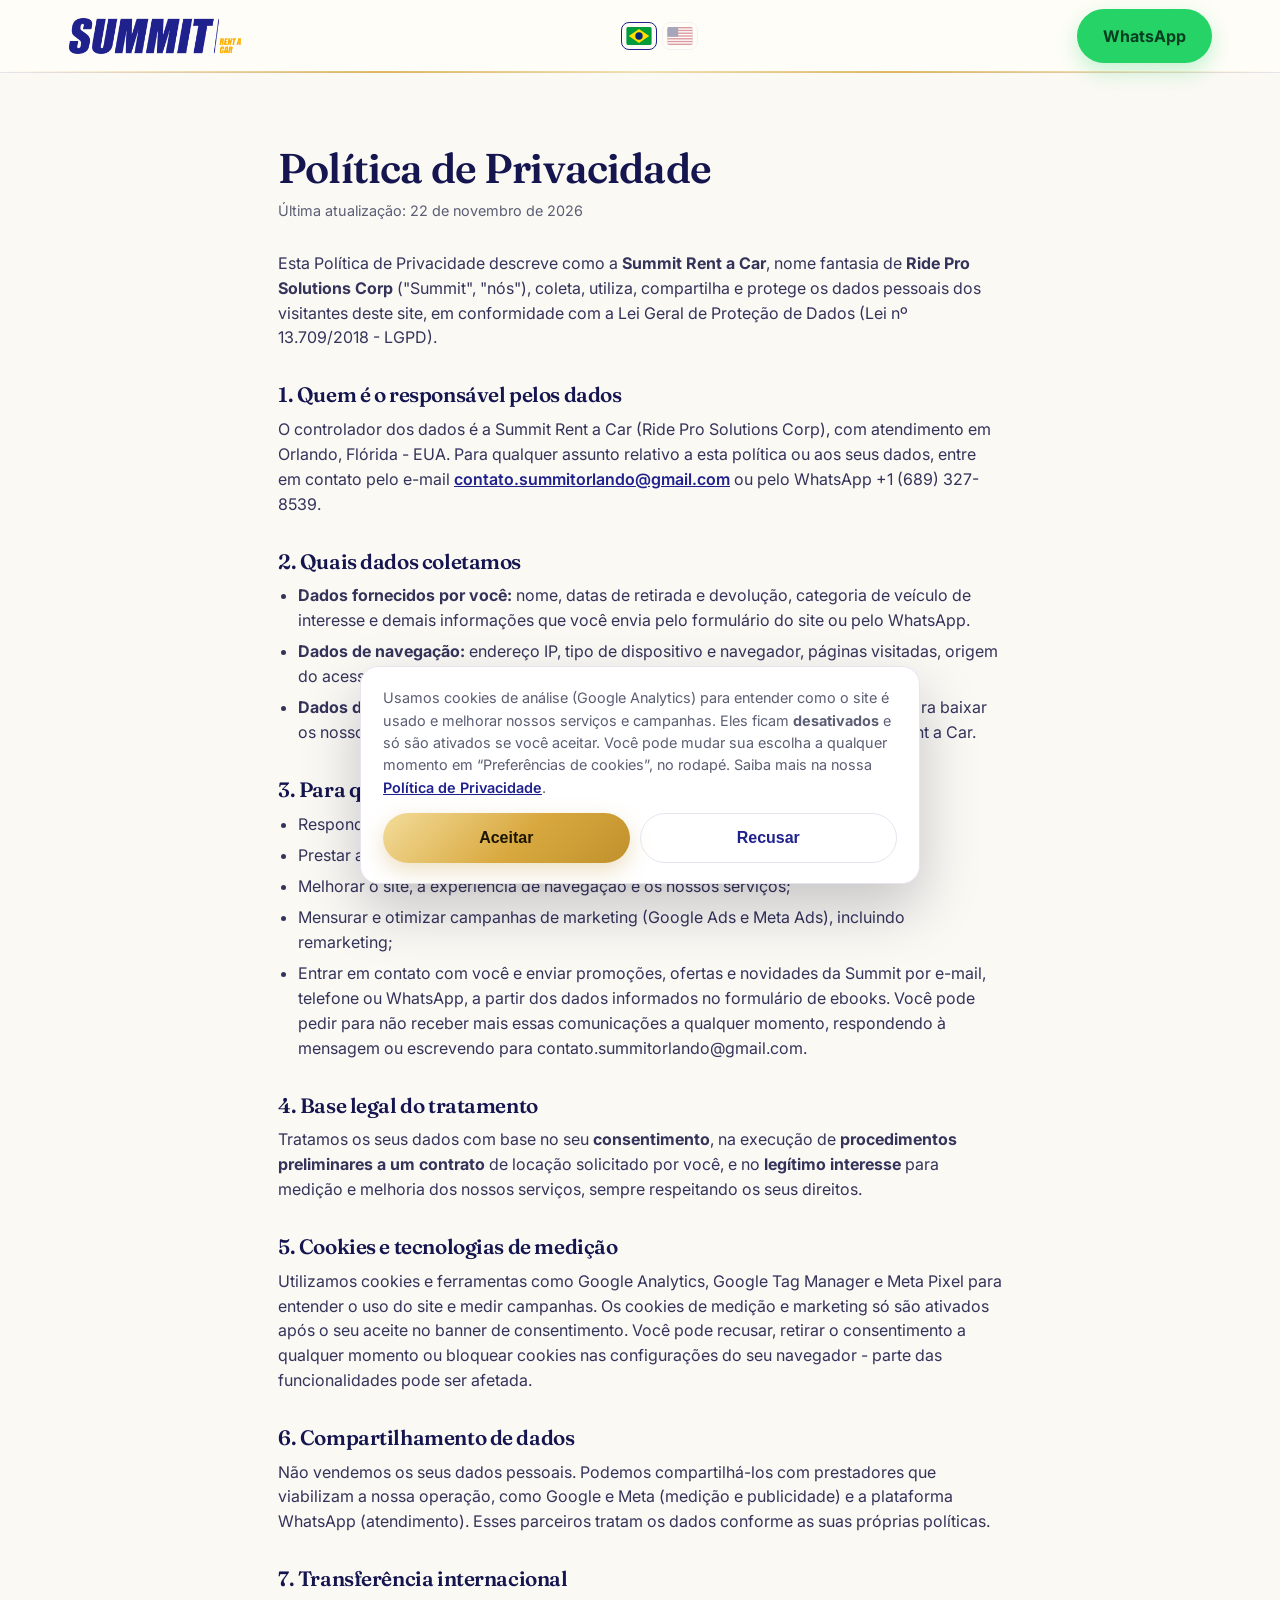
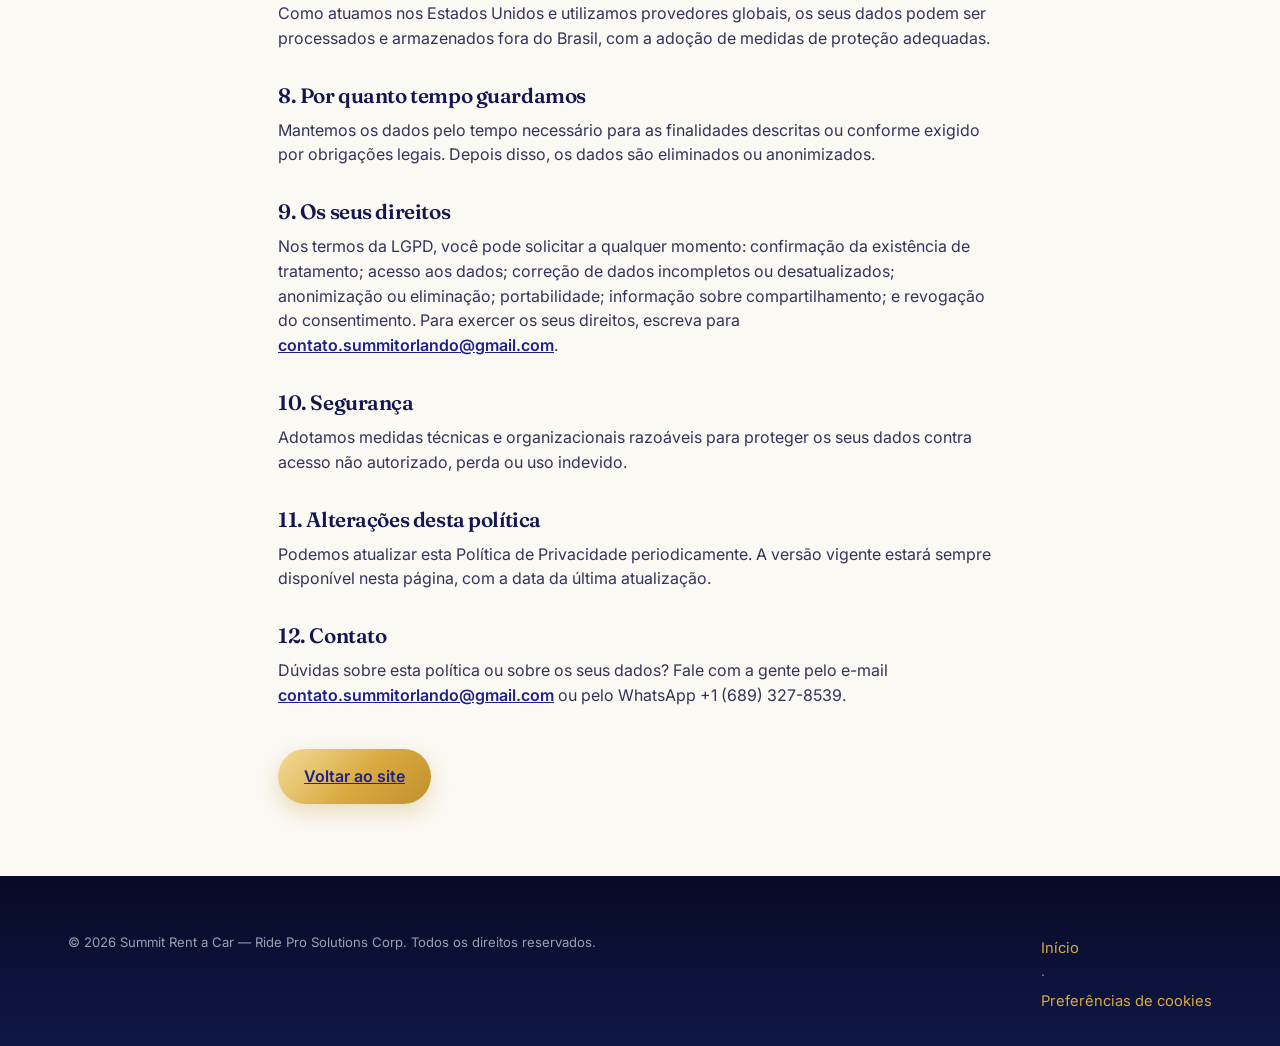
==== commit 16ed96e5: "feat: add internationalization support and language files" ====
--- a/privacidade.html
+++ b/privacidade.html
@@ -4,6 +4,31 @@
 <head>
   <meta charset="UTF-8">
   <meta name="viewport" content="width=device-width, initial-scale=1">
+  <!-- Google Consent Mode v2: tudo negado por padrao ate o aceite no banner -->
+  <script>
+    window.dataLayer = window.dataLayer || [];
+    function gtag(){dataLayer.push(arguments);}
+    (function () {
+      var accepted = false;
+      try { accepted = localStorage.getItem('summit_consent') === 'accepted'; } catch (e) {}
+      var v = accepted ? 'granted' : 'denied';
+      gtag('consent', 'default', {
+        analytics_storage: v,
+        ad_storage: v,
+        ad_user_data: v,
+        ad_personalization: v,
+        functionality_storage: 'granted',
+        security_storage: 'granted'
+      });
+    })();
+  </script>
+  <!-- Google Tag Manager -->
+  <script>(function(w,d,s,l,i){w[l]=w[l]||[];w[l].push({'gtm.start':
+  new Date().getTime(),event:'gtm.js'});var f=d.getElementsByTagName(s)[0],
+  j=d.createElement(s),dl=l!='dataLayer'?'&l='+l:'';j.async=true;j.src=
+  'https://www.googletagmanager.com/gtm.js?id='+i+dl;f.parentNode.insertBefore(j,f);
+  })(window,document,'script','dataLayer','GTM-W9N7584C');</script>
+  <!-- End Google Tag Manager -->
   <title>Política de Privacidade | Summit Rent a Car</title>
   <meta name="description"
     content="Política de Privacidade da Summit Rent a Car: como coletamos, usamos e protegemos os seus dados pessoais, de acordo com a LGPD.">
@@ -14,7 +39,7 @@
   <link rel="preconnect" href="https://fonts.gstatic.com" crossorigin>
   <link rel="stylesheet"
     href="https://fonts.googleapis.com/css2?family=Fraunces:ital,opsz,wght@0,9..144,500;0,9..144,600;1,9..144,500;1,9..144,600&family=Inter:wght@400;500;600;700&display=swap">
-  <link rel="stylesheet" href="assets/css/styles.css?v=20261122s">
+  <link rel="stylesheet" href="assets/css/styles.css?v=20261124b">
 </head>
 
 <body>
@@ -151,13 +176,27 @@
       <div class="footer__bottom" style="border-top:0;padding-top:0">
         <span>© <span id="year"></span> <span data-i18n="foot_copy">Summit Rent a Car - Ride Pro Solutions Corp. Todos
             os direitos reservados.</span></span>
-        <span><a href="index.html" style="color:var(--laranja)" data-i18n="priv_home">Início</a></span>
+        <span><a href="index.html" style="color:var(--laranja)" data-i18n="priv_home">Início</a> · <a href="#"
+            style="color:var(--laranja)" data-consent-manage data-i18n="consent_manage">Preferências de cookies</a></span>
       </div>
     </div>
   </footer>
 
-  <script src="assets/js/i18n.js?v=20261122s"></script>
-  <script src="assets/js/main.js?v=20261122s"></script>
+  <div class="consent" id="consent" role="dialog" aria-live="polite" aria-label="Preferências de cookies" hidden>
+    <p data-i18n-html="consent_text">Usamos cookies de análise (Google Analytics) para entender como o site é usado e
+      melhorar nossos serviços e campanhas. Eles ficam <strong>desativados</strong> e só são ativados se você aceitar. Você
+      pode mudar sua escolha a qualquer momento em “Preferências de cookies”, no rodapé. Saiba mais na nossa <a
+        href="privacidade.html" target="_blank" rel="noopener">Política de Privacidade</a>.</p>
+    <div class="consent__actions">
+      <button type="button" class="btn btn--primary" id="consentAccept" data-cta="consent-accept"
+        data-i18n="consent_accept">Aceitar</button>
+      <button type="button" class="btn btn--ghost" id="consentReject" data-cta="consent-reject"
+        style="color:var(--azul);border-color:var(--linha)" data-i18n="consent_reject">Recusar</button>
+    </div>
+  </div>
+
+  <script src="assets/js/i18n.js?v=20261124b"></script>
+  <script src="assets/js/main.js?v=20261124b"></script>
 </body>
 
 </html>
